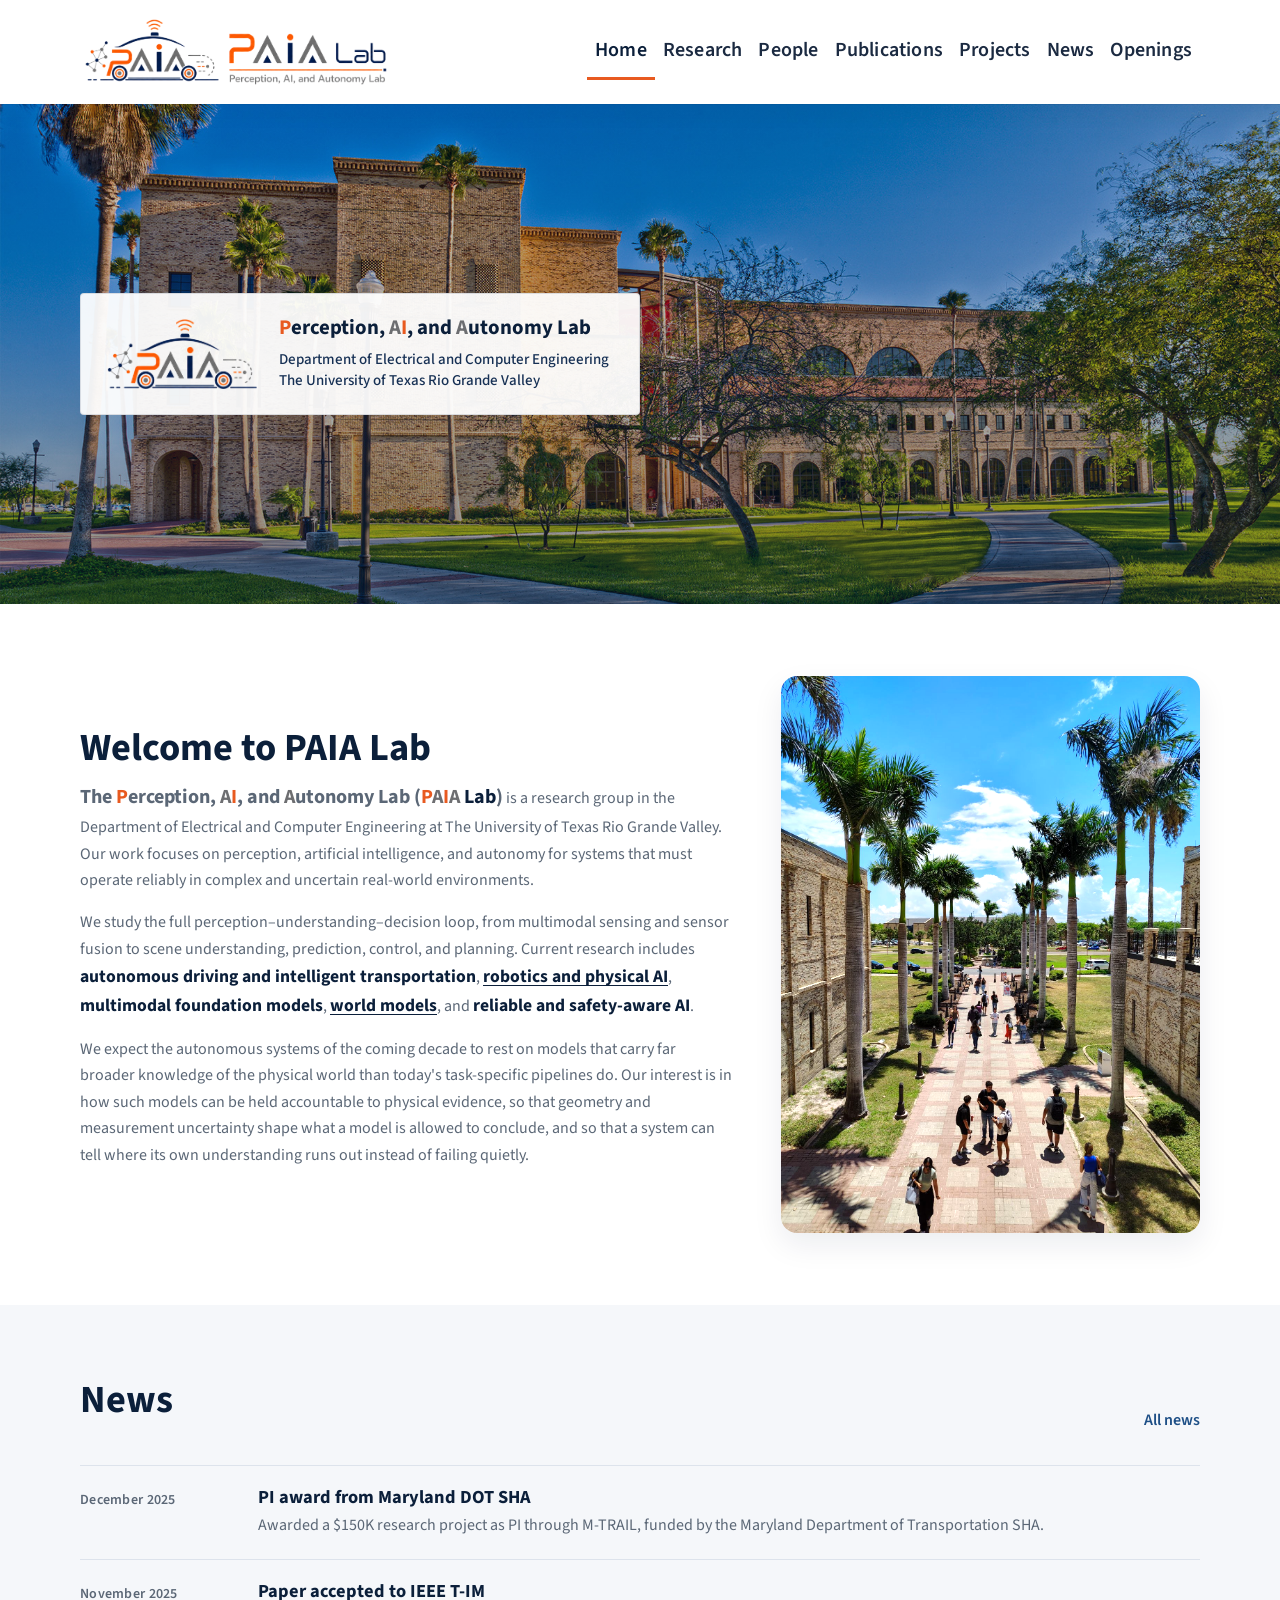
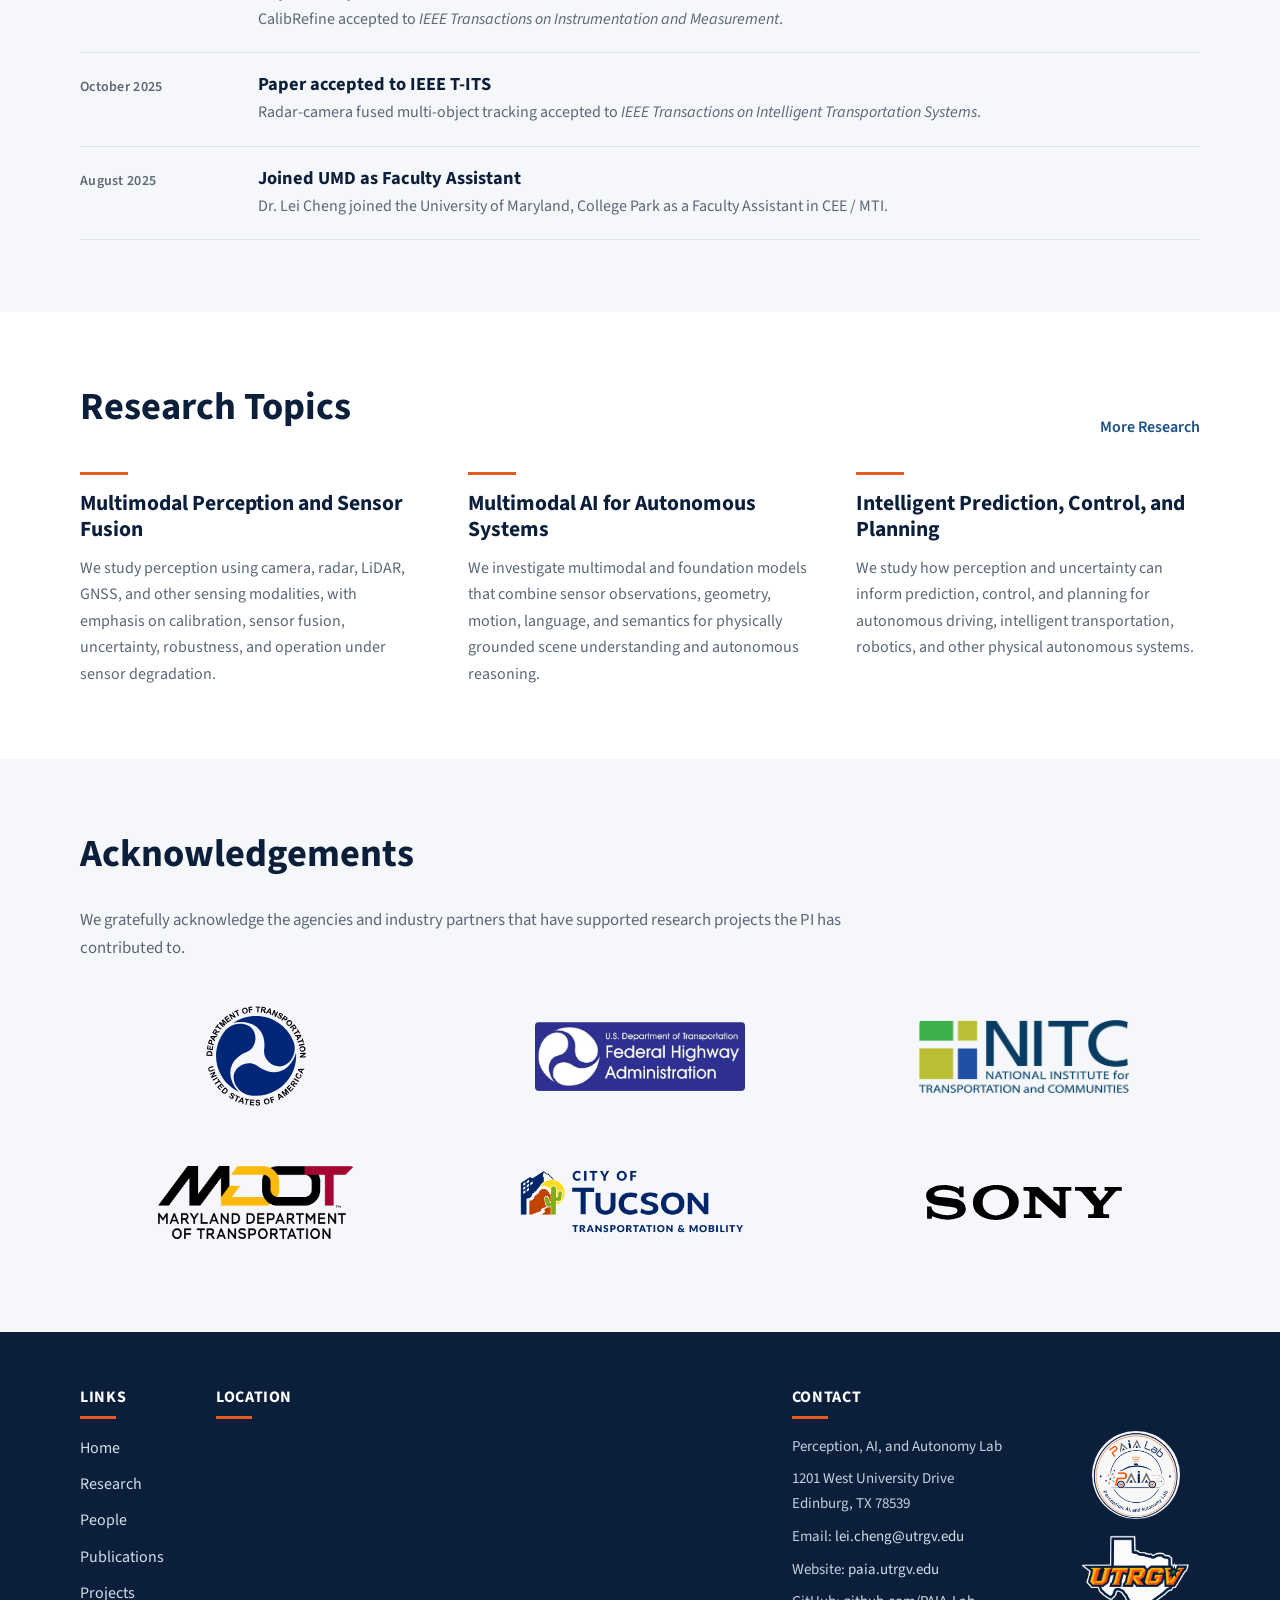
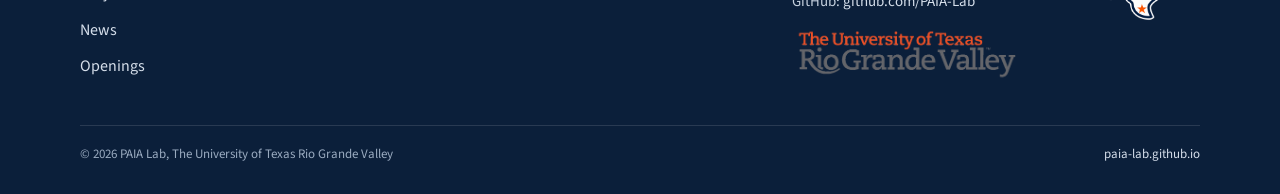
==== index.html @ 854a7c38 "Tighten site toward an academic look and fill in page content Layout and typography: - Share one con" ====
<!DOCTYPE html>
<html lang="en">
<head>
    <meta charset="utf-8">
    <meta name="viewport" content="width=device-width, initial-scale=1">
    <title>PAIA Lab | Perception, AI, and Autonomy Lab</title>
    <link rel="icon" type="image/png" sizes="16x16" href="images/brand/favicon-16.png">
    <link rel="icon" type="image/png" sizes="32x32" href="images/brand/favicon-32.png">
    <link rel="icon" type="image/png" sizes="48x48" href="images/brand/favicon-48.png">
    <link rel="apple-touch-icon" sizes="180x180" href="images/brand/apple-touch-icon.png">
    <link rel="stylesheet" href="https://stackpath.bootstrapcdn.com/bootstrap/4.4.1/css/bootstrap.min.css" integrity="sha384-Vkoo8x4CGsO3+Hhxv8T/Q5PaXtkKtu6ug5TOeNV6gBiFeWPGFN9MuhOf23Q9Ifjh" crossorigin="anonymous">
    <link rel="preconnect" href="https://fonts.googleapis.com">
    <link rel="preconnect" href="https://fonts.gstatic.com" crossorigin>
    <link href="https://fonts.googleapis.com/css2?family=Source+Sans+3:wght@400;500;600;700&family=Source+Serif+4:wght@500;600;700&display=swap" rel="stylesheet">
  <link rel="stylesheet" href="style/stylesheet.css">
    <link rel="stylesheet" href="style/navbar.css">
</head>
<body>
  <nav id="mi-navbar"></nav>

    <section class="hero" style="background-image: url('images/campus/utrgv-east.jpg');">
        <div class="hero-card">
            <img src="images/brand/PAIA_Lab_logo_Car-Nobg.png" alt="PAIA Lab">
            <div class="hero-id">
                <p class="hero-lab"><span class="acronym-p">P</span>erception, <span class="acronym-a">A</span><span class="acronym-i">I</span>, and <span class="acronym-a">A</span>utonomy Lab</p>
                <p class="hero-affil">Department of Electrical and Computer Engineering<br>The University of Texas Rio Grande Valley</p>
            </div>
        </div>
    </section>

    <section class="section section-alt">
        <div class="wrap welcome-grid">
            <div class="welcome-copy">
                <h2 class="section-title">Welcome to PAIA Lab</h2>
                <p><strong class="lab-fullname">The <span class="acronym-p">P</span>erception, <span class="acronym-a">A</span><span class="acronym-i">I</span>, and <span class="acronym-a">A</span>utonomy Lab (<span class="acronym-p">P</span><span class="acronym-a">A</span><span class="acronym-i">I</span><span class="acronym-a">A</span> <span class="acronym-lab">Lab</span>)</strong> is a research group in the Department of Electrical and Computer Engineering at The University of Texas Rio Grande Valley. Our work focuses on perception, artificial intelligence, and autonomy for systems that must operate reliably in complex and uncertain real-world environments.</p>
                <p>We study the full perception–understanding–decision loop, from multimodal sensing and sensor fusion to scene understanding, prediction, control, and planning. Current research includes <strong class="research-topic">autonomous driving and intelligent transportation</strong>, <strong class="research-topic">robotics and physical AI</strong>, <strong class="research-topic">multimodal foundation models</strong>, <strong class="research-topic">world models</strong>, and <strong class="research-topic">reliable and safety-aware AI</strong>.</p>
                <p>We expect the autonomous systems of the coming decade to rest on models that carry far broader knowledge of the physical world than today's task-specific pipelines do. Our interest is in how such models can be held accountable to physical evidence, so that geometry and measurement uncertainty shape what a model is allowed to conclude, and so that a system can tell where its own understanding runs out instead of failing quietly.</p>
            </div>
            <div class="welcome-photo">
                <img src="images/campus/utrgv-palms.jpg" alt="UTRGV Brownsville campus walkway">
          </div>
        </div>
    </section>

    <section class="section">
        <div class="wrap">
            <div class="section-head">
                <h2 class="section-title">News</h2>
                <a class="more-link" href="news.html">All news</a>
            </div>
            <div class="news-list">
                <article class="news-item">
                    <time datetime="2025-12">December 2025</time>
                    <h3>PI award from Maryland DOT SHA</h3>
                    <p>Awarded a $150K research project as PI through M-TRAIL, funded by the Maryland Department of Transportation SHA.</p>
                </article>
                <article class="news-item">
                    <time datetime="2025-11">November 2025</time>
                    <h3>Paper accepted to IEEE T-IM</h3>
                    <p>CalibRefine accepted to <em>IEEE Transactions on Instrumentation and Measurement</em>.</p>
                </article>
                <article class="news-item">
                    <time datetime="2025-10">October 2025</time>
                    <h3>Paper accepted to IEEE T-ITS</h3>
                    <p>Radar-camera fused multi-object tracking accepted to <em>IEEE Transactions on Intelligent Transportation Systems</em>.</p>
                </article>
                <article class="news-item">
                    <time datetime="2025-08">August 2025</time>
                    <h3>Joined UMD as Faculty Assistant</h3>
                    <p>Dr. Lei Cheng joined the University of Maryland, College Park as a Faculty Assistant in CEE / MTI.</p>
                </article>
          </div>
        </div>
    </section>

    <section class="section section-alt">
        <div class="wrap">
            <div class="section-head">
                <h2 class="section-title">Research Topics</h2>
                <a class="more-link" href="research.html">More Research</a>
            </div>
            <div class="topic-grid">
                <article class="topic-card">
                    <h3><a href="research.html#perception">Multimodal Perception and Sensor Fusion</a></h3>
                    <p>We study perception using camera, radar, LiDAR, GNSS, and other sensing modalities, with emphasis on calibration, sensor fusion, uncertainty, robustness, and operation under sensor degradation.</p>
                </article>
                <article class="topic-card">
                    <h3><a href="research.html#multimodal">Multimodal AI for Autonomous Systems</a></h3>
                    <p>We investigate multimodal and foundation models that combine sensor observations, geometry, motion, language, and semantics for physically grounded scene understanding and autonomous reasoning.</p>
                </article>
                <article class="topic-card">
                    <h3><a href="research.html#autonomy">Intelligent Prediction, Control, and Planning</a></h3>
                    <p>We study how perception and uncertainty can inform prediction, control, and planning for autonomous driving, intelligent transportation, robotics, and other physical autonomous systems.</p>
                </article>
          </div>
        </div>
    </section>

    <section class="section" id="acknowledgements">
        <div class="wrap">
            <div class="section-head">
                <h2 class="section-title">Acknowledgements</h2>
            </div>
            <p class="ack-note">We gratefully acknowledge the agencies and industry partners that have supported research projects the PI has contributed to.</p>
            <div class="ack-grid">
                <div class="ack-logo is-tall"><img src="images/funding/usdot.svg" alt="U.S. Department of Transportation"></div>
                <div class="ack-logo"><img src="images/funding/fhwa.jpg" alt="Federal Highway Administration"></div>
                <div class="ack-logo"><img src="images/funding/nitc.png" alt="National Institute for Transportation and Communities"></div>
                <div class="ack-logo is-wide"><img src="images/funding/mdot.png" alt="Maryland Department of Transportation"></div>
                <div class="ack-logo is-slim"><img src="images/funding/tucson-dot-wide.png" alt="City of Tucson Department of Transportation and Mobility"></div>
                <div class="ack-logo is-wide"><img src="images/funding/sony.svg" alt="Sony"></div>
            </div>
        </div>
    </section>

    <div id="site-footer"></div>

  <script type="text/javascript" src="static/navbar.js"></script>
    <script>showNavbar("home"); showFooter();</script>
    <script src="https://code.jquery.com/jquery-3.4.1.slim.min.js" integrity="sha384-J6qa4849blE2+poT4WnyKhv5vZF5SrPo0iEjwBvKU7imGFAV0wwj1yYfoRSJoZ+n" crossorigin="anonymous"></script>
    <script src="https://cdn.jsdelivr.net/npm/popper.js@1.16.0/dist/umd/popper.min.js" integrity="sha384-Q6E9RHvbIyZFJoft+2mJbHaEWldlvI9IOYy5n3zV9zzTtmI3UksdQRVvoxMfooAo" crossorigin="anonymous"></script>
    <script src="https://stackpath.bootstrapcdn.com/bootstrap/4.4.1/js/bootstrap.min.js" integrity="sha384-wfSDF2E50Y2D1uUdj0O3uMBJnjuUD4Ih7YwaYd1iqfktj0Uod8GCExl3Og8ifwB6" crossorigin="anonymous"></script>
</body>
</html>
---- style/stylesheet.css ----
/* PAIA Lab site styles */

:root {
    --navy: #0b1f3a;
    --navy-soft: #163054;
    --ink: #1b2430;
    --muted: #5b6776;
    --line: #dde3ec;
    --paper: #ffffff;
    --fog: #f5f7fa;
    --mist: #eef2f6;
    --orange: #e85a20;
    --orange-dark: #c94a16;
    --shadow: 0 12px 30px rgba(11, 31, 58, 0.08);
    /* One content measure for the whole site. Full-bleed bands (navbar, page
       hero, footer) use --gutter so their content shares the .wrap left edge. */
    --measure: 1120px;
    --gutter: max(5%, calc((100% - var(--measure)) / 2));
}

* {
    margin: 0;
    padding: 0;
    box-sizing: border-box;
}

body {
    background: var(--fog);
    color: var(--ink);
    font-family: "Source Sans 3", "Segoe UI", sans-serif;
    line-height: 1.65;
}

h1, h2, h3, .display-4, .section-title {
    font-family: "Source Sans 3", "Segoe UI", sans-serif;
    font-weight: 700;
    color: var(--navy);
}

a {
    color: #1d4f86;
}

a:hover {
    color: var(--orange);
}

.page {
    padding-top: 104px;
}

.page-hero,
.pg-title {
    background: var(--paper);
    border-bottom: 1px solid var(--line);
    padding: 48px var(--gutter) 36px;
}

.page-hero h1,
.pg-title h1,
.pg-title h2,
.section-title {
    font-size: clamp(2rem, 3vw, 2.7rem);
    font-weight: 700;
    margin-bottom: 10px;
}

.page-kicker {
    display: none;
}

.lead {
    color: var(--muted);
    font-size: 1.08rem;
    max-width: 760px;
}

.wrap {
    width: min(var(--measure), 90%);
    margin: 0 auto;
}

.section {
    padding: 72px 0;
}

.section-alt {
    background: var(--paper);
}

.section-head {
    display: flex;
    justify-content: space-between;
    align-items: end;
    gap: 16px;
    margin-bottom: 32px;
}

.more-link {
    font-weight: 600;
    color: #1d4f86;
    white-space: nowrap;
}

.more-link:hover {
    color: var(--navy);
}

/* Home hero */
.hero {
    position: relative;
    /* Fixed cap rather than vh, so the banner does not grow on large monitors */
    min-height: clamp(360px, 42vw, 500px);
    display: flex;
    align-items: center;
    justify-content: flex-start;
    padding: 0 var(--gutter);
    background: #0b1f3a center/cover no-repeat;
    margin-top: 104px;
}

.hero::before {
    content: "";
    position: absolute;
    inset: 0;
    background: linear-gradient(180deg, rgba(11, 31, 58, 0.22) 0%, rgba(11, 31, 58, 0.46) 100%);
}

.hero-card {
    position: relative;
    z-index: 1;
    display: flex;
    align-items: center;
    gap: 22px;
    width: min(560px, 100%);
    background: rgba(255, 255, 255, 0.94);
    border: 1px solid rgba(11, 31, 58, 0.12);
    border-radius: 4px;
    padding: 22px 26px;
}

/* The mark only. The navbar carries the full horizontal lockup. */
.hero-card img {
    width: 150px;
    height: auto;
    flex-shrink: 0;
}

.hero-lab {
    margin: 0 0 8px;
    font-size: 1.3rem;
    font-weight: 700;
    line-height: 1.2;
    color: var(--navy);
}

.hero-affil {
    margin: 0;
    font-size: 15px;
    font-weight: 500;
    line-height: 1.45;
    color: var(--navy-soft);
}

/* Welcome */
.welcome-grid {
    display: grid;
    grid-template-columns: 1.4fr 0.9fr;
    gap: 48px;
    align-items: center;
}

.welcome-copy p {
    color: var(--muted);
    margin-bottom: 16px;
}

.lab-fullname,
.acronym-p,
.acronym-a,
.acronym-i,
.acronym-lab {
    font-weight: 700;
}

.lab-fullname {
    font-size: 1.25em;
}

.research-topic {
    font-size: 1.1em;
    font-weight: 700;
    color: var(--navy);
}

/* Underline every other topic so adjacent ones stay visually separate */
.research-topic:nth-of-type(even) {
    text-decoration: underline;
    text-decoration-thickness: 1px;
    text-underline-offset: 3px;
}

.acronym-p,
.acronym-i {
    color: var(--orange);
}

.acronym-a {
    color: #6d6e71;
}

.acronym-lab {
    color: var(--navy);
}

.welcome-photo {
    border-radius: 16px;
    overflow: hidden;
    box-shadow: var(--shadow);
}

.welcome-photo img {
    width: 100%;
    height: 100%;
    object-fit: cover;
    min-height: 280px;
    filter: brightness(1.14) contrast(1.04);
}

/* News */
.news-list {
    display: grid;
    gap: 0;
}

.news-item {
    display: grid;
    grid-template-columns: 150px 1fr;
    column-gap: 28px;
    padding: 20px 0;
    border-bottom: 1px solid var(--line);
}

.news-item:first-child {
    border-top: 1px solid var(--line);
}

.news-item time,
.news-date {
    grid-column: 1;
    grid-row: 1 / span 2;
    padding-top: 3px;
    color: var(--muted);
    font-size: 14px;
    font-weight: 600;
    letter-spacing: 0.02em;
}

.news-item h3 {
    grid-column: 2;
    grid-row: 1;
    font-size: 1.15rem;
    margin-bottom: 4px;
}

.news-item p {
    grid-column: 2;
    grid-row: 2;
    margin: 0;
    color: var(--muted);
}

.news-page .news-item {
    padding: 24px 0;
}

/* Research topics */
.topic-grid {
    display: grid;
    grid-template-columns: repeat(3, 1fr);
    gap: 44px;
}

.topic-card {
    padding: 0;
}

.topic-card::before {
    content: "";
    display: block;
    width: 48px;
    height: 3px;
    background: var(--orange);
    margin-bottom: 16px;
}

.topic-num {
    display: none;
}

.topic-card h3 {
    font-size: 1.35rem;
    margin: 0 0 12px;
}

.topic-card h3 a {
    color: var(--navy);
}

.topic-card h3 a:hover {
    color: #1d4f86;
}

.topic-card p {
    color: var(--muted);
    margin-bottom: 0;
}

/* Acknowledgements */
.ack-note {
    color: var(--muted);
    font-size: 1.05rem;
    max-width: 780px;
    margin: -12px 0 34px;
}

.ack-grid {
    display: grid;
    grid-template-columns: repeat(3, 1fr);
    gap: 28px 32px;
    align-items: center;
}

.ack-logo {
    display: flex;
    align-items: center;
    justify-content: center;
    padding: 10px;
    min-height: 116px;
    min-width: 0;
}

.ack-logo img {
    max-height: 86px;
    max-width: 210px;
    width: auto;
    height: auto;
    object-fit: contain;
    border-radius: 4px;
}

.ack-logo.is-tall img {
    max-height: 100px;
}

.ack-logo.is-wide img {
    max-width: 196px;
}

.ack-logo.is-slim img {
    max-width: 240px;
}

.research-block {
    background: var(--paper);
    border: 1px solid var(--line);
    border-radius: 14px;
    padding: 32px 34px;
    margin-bottom: 24px;
}

.research-block h2 {
    font-size: 1.7rem;
    margin-bottom: 14px;
}

.research-block p {
    color: var(--muted);
    margin-bottom: 14px;
}

.related-list {
    margin: 12px 0 0 18px;
    color: var(--ink);
}

.related-list li {
    margin-bottom: 8px;
}

.topic-scope {
    background: var(--paper);
    border: 1px solid var(--line);
    border-radius: 14px;
    padding: 30px 34px 26px;
    margin: 8px 0 28px;
    box-shadow: var(--shadow);
}

.topic-scope-title {
    font-size: 1.7rem;
    margin-bottom: 6px;
}

.topic-scope-intro {
    color: var(--muted);
    margin-bottom: 18px;
}

.topic-list {
    display: grid;
    grid-template-columns: 1fr 1fr;
    grid-template-rows: repeat(4, auto);
    grid-auto-flow: column;
    gap: 10px 40px;
    margin: 0;
    padding: 0;
    list-style: none;
    color: var(--ink);
}

.topic-list li {
    position: relative;
    padding-left: 20px;
    break-inside: avoid;
}

.topic-list li::before {
    content: "";
    position: absolute;
    left: 0;
    top: 0.62em;
    width: 7px;
    height: 7px;
    border-radius: 50%;
    background: var(--orange);
}

.topic-chips {
    display: flex;
    flex-wrap: wrap;
    gap: 8px;
    margin-top: 24px;
    padding-top: 22px;
    border-top: 1px solid var(--line);
}

.topic-chips span {
    display: inline-block;
    border: 1px solid var(--line);
    border-radius: 999px;
    padding: 6px 14px;
    font-size: 14px;
    font-weight: 600;
    color: var(--navy);
    background: var(--mist);
}

.research-bridge {
    border-left: 3px solid var(--orange);
    padding: 2px 0 2px 22px;
    margin: 30px 0 34px;
}

.research-bridge p {
    color: var(--muted);
    font-size: 1.08rem;
    margin-bottom: 12px;
}

.research-bridge p:last-child {
    margin-bottom: 0;
    color: var(--navy);
    font-weight: 600;
}

.overview-figure {
    margin: 28px 0 8px;
    text-align: center;
}

.overview-figure img {
    max-width: 100%;
    border-radius: 12px;
    border: 1px solid var(--line);
}

/* People */
.people-section {
    margin-bottom: 52px;
}

.people-section:last-child {
    margin-bottom: 0;
}

.people-section > h2 {
    font-size: 1.4rem;
    padding-bottom: 10px;
    border-bottom: 1px solid var(--line);
    margin-bottom: 28px;
}

.pi-row {
    display: grid;
    grid-template-columns: 240px 1fr;
    gap: 32px;
    align-items: start;
}

.people-grid {
    display: grid;
    grid-template-columns: repeat(auto-fill, minmax(190px, 1fr));
    gap: 34px 28px;
}

.person {
    min-width: 0;
}

.person .photo-frame {
    margin-bottom: 14px;
}

.person h3 {
    font-size: 1.05rem;
    margin-bottom: 2px;
}

.person .person-role {
    font-size: 14px;
    margin-bottom: 6px;
}

.person p {
    color: var(--muted);
    font-size: 14px;
    margin: 0;
}

.photo-frame {
    width: 100%;
    aspect-ratio: 1;
    background: var(--mist);
    border: 1px solid var(--line);
    border-radius: 12px;
    overflow: hidden;
    display: flex;
    align-items: center;
    justify-content: center;
}

.photo-frame img {
    width: 100%;
    height: 100%;
    object-fit: cover;
}

.pi-row .photo-frame {
    aspect-ratio: auto;
    background: transparent;
    border: 0;
}

.pi-row .photo-frame img {
    width: 100%;
    height: auto;
    object-fit: contain;
    display: block;
    border-radius: 12px;
}

.pi-row .person-copy h3 {
    font-size: 1.5rem;
    margin-bottom: 4px;
}

.photo-placeholder {
    color: #8a96a6;
    text-align: center;
    padding: 16px;
    font-size: 14px;
    font-weight: 600;
}

.person-copy h3 {
    margin-bottom: 4px;
}

.person-role {
    color: var(--muted);
    font-weight: 600;
    margin-bottom: 12px;
}

.person-copy p,
.person-meta {
    color: var(--muted);
}

.person-meta {
    margin: 10px 0 0;
    font-size: 15px;
}

/* Publications */
.pub-year {
    margin: 36px 0 16px;
    padding-bottom: 8px;
    border-bottom: 2px solid var(--navy);
    font-size: 1.4rem;
}

.pub-list {
    list-style: none;
    counter-reset: pub;
}

.pub-list li {
    counter-increment: pub;
    padding: 16px 0 16px 42px;
    border-bottom: 1px solid var(--line);
    position: relative;
    color: var(--ink);
}

.pub-list li::before {
    content: counter(pub) ".";
    position: absolute;
    left: 0;
    top: 16px;
    color: var(--navy);
    font-weight: 700;
}

.pub-list em {
    color: var(--muted);
}

.pub-links {
    display: block;
    margin-top: 6px;
    font-size: 14px;
    color: var(--muted);
}

.pub-links a {
    font-weight: 600;
}

.scholar-link {
    display: inline-block;
    margin-top: 8px;
    font-weight: 700;
}

/* Projects */
.project-list {
    display: grid;
    gap: 24px;
}

.project-card {
    display: flex;
    gap: 22px;
    align-items: flex-start;
    background: var(--paper);
    border: 1px solid var(--line);
    border-radius: 16px;
    padding: 22px;
    box-shadow: var(--shadow);
}

.project-thumb {
    flex: 0 0 360px;
}

.project-body {
    flex: 1;
    min-width: 0;
}

/* Media keeps its natural aspect ratio — never cropped */
.media-auto {
    width: 100%;
    overflow: hidden;
    border-radius: 8px;
    box-shadow: 0 2px 6px rgba(11, 31, 58, .12);
}

.media-auto img {
    width: 100%;
    height: auto;
    display: block;
}

.project-system {
    color: var(--muted);
    margin-bottom: 4px;
}

.project-title {
    margin: 0 0 4px;
    font-size: 1.25rem;
    line-height: 1.3;
}

.project-conf {
    margin: 2px 0 6px;
    color: var(--muted);
}

.project-authors {
    margin: 4px 0 6px;
    color: var(--muted);
}

.project-links {
    margin: 4px 0 8px;
}

.project-links a {
    font-weight: 700;
}

.project-abs summary {
    cursor: pointer;
    margin: 6px 0;
    color: var(--navy);
    font-weight: 600;
    list-style: none;
}

.project-abs summary::marker,
.project-abs summary::-webkit-details-marker {
    display: none;
    content: "";
}

.project-abs summary::after {
    content: " \2304";
    font-weight: 600;
    color: #9aa3b0;
}

.project-abs[open] summary::after {
    content: " \2303";
}

.project-abs p {
    margin: 6px 0 0;
    color: var(--muted);
}

/* Openings */
.opening-panel {
    background: var(--paper);
    border: 1px solid var(--line);
    border-radius: 16px;
    padding: 36px;
    box-shadow: var(--shadow);
}

.opening-panel .topic-list {
    margin: 12px 0 20px;
}

.btn-paia {
    display: inline-block;
    background: var(--orange);
    color: #fff;
    font-weight: 700;
    border: none;
    border-radius: 8px;
    padding: 10px 18px;
}

.btn-paia:hover {
    background: var(--orange-dark);
    color: #fff;
    text-decoration: none;
}

@media only screen and (max-width: 900px) {
    .page {
        padding-top: 92px;
    }

    .hero {
        min-height: 320px;
        margin-top: 92px;
    }

    .welcome-grid,
    .topic-grid,
    .pi-row {
        grid-template-columns: 1fr;
    }

    .pi-row .photo-frame {
        max-width: 220px;
    }

    .topic-grid {
        gap: 28px;
    }

    .topic-list {
        grid-template-columns: 1fr;
        grid-template-rows: none;
        grid-auto-flow: row;
    }

    .project-card {
        flex-direction: column;
    }

    .project-thumb {
        flex-basis: auto;
        width: 100%;
    }

    .news-item {
        grid-template-columns: 1fr;
    }

    .news-item time,
    .news-date,
    .news-item h3,
    .news-item p {
        grid-column: 1;
        grid-row: auto;
    }

    .news-item time,
    .news-date {
        padding-top: 0;
        margin-bottom: 4px;
    }

    .ack-grid {
        grid-template-columns: repeat(2, 1fr);
        gap: 20px 16px;
    }

    .ack-logo {
        min-height: 104px;
        padding: 8px;
    }

    .ack-logo img,
    .ack-logo.is-tall img,
    .ack-logo.is-wide img,
    .ack-logo.is-slim img {
        max-height: 62px;
        max-width: 100%;
    }

    .section {
        padding: 52px 0;
    }
}

/* Side by side, the mark leaves too little room for the caption to set well */
@media only screen and (max-width: 620px) {
    .hero-card {
        flex-direction: column;
        align-items: flex-start;
        gap: 12px;
        padding: 18px 20px;
    }

    .hero-card img {
        width: 128px;
    }
}
---- style/navbar.css ----
/* PAIA Lab navigation and footer */

.navbar {
    background-color: #ffffff;
    z-index: 20;
    min-height: 104px;
    padding: 0.5rem var(--gutter);
    box-shadow: 0 1px 0 rgba(15, 31, 58, 0.08), 0 8px 24px rgba(15, 31, 58, 0.04);
}

.navbar-brand {
    margin-right: 1.5rem;
}

.navbar-brand img {
    height: 76px;
    width: auto;
    max-width: 340px;
    object-fit: contain;
}

.navbar-toggler {
    border: 1px solid #d7dde6;
    padding: 6px 8px;
}

.menu-bars,
.menu-bars::before,
.menu-bars::after {
    display: block;
    width: 20px;
    height: 2px;
    background: #0b1f3a;
    border-radius: 2px;
}

.menu-bars {
    position: relative;
}

.menu-bars::before,
.menu-bars::after {
    content: "";
    position: absolute;
    left: 0;
}

.menu-bars::before {
    top: -6px;
}

.menu-bars::after {
    top: 6px;
}

.navbar-collapse {
    justify-content: flex-end;
    background: #ffffff;
}

.navbar-nav {
    align-items: center;
}

.nav-item {
    width: auto;
}

.navbar a.nav-link {
    color: #1b2a41;
    font-size: 20px;
    font-weight: 600;
    letter-spacing: 0.01em;
    padding: 0.6rem 0.9rem;
    border-bottom: 3px solid transparent;
}

.navbar a.nav-link:hover,
.navbar a.nav-link#current {
    color: #0b1f3a;
    border-bottom-color: #e85a20;
}

.site-footer {
    background: #0b1f3a;
    color: #e8edf4;
    padding: 56px var(--gutter) 28px;
}

.site-footer h4 {
    color: #ffffff;
    font-size: 16px;
    font-weight: 700;
    letter-spacing: 0.04em;
    text-transform: uppercase;
    margin-bottom: 16px;
}

.site-footer h4::after {
    content: "";
    display: block;
    width: 36px;
    height: 3px;
    margin-top: 8px;
    background: #e85a20;
}

.footer-grid {
    display: grid;
    grid-template-columns: max-content minmax(0, 1fr) max-content auto;
    column-gap: 52px;
    row-gap: 20px;
    align-items: start;
}

.footer-brand {
    display: flex;
    flex-direction: column;
    align-items: center;
    gap: 16px;
    /* Sit below the column headings without hanging past the Contact text */
    align-self: center;
    margin-bottom: 24px;
}

.footer-links {
    justify-self: start;
    white-space: nowrap;
}

.footer-location {
    min-width: 0;
}

.footer-contact {
    justify-self: end;
}

.footer-seal {
    height: 88px;
    width: auto;
    background: #fff;
    border-radius: 50%;
}

.footer-logomap {
    height: 86px;
    width: auto;
}

.footer-github-block {
    width: 14.2em;
    max-width: 100%;
}

.footer-github-block p {
    white-space: nowrap;
}

.footer-wordmark-link {
    display: block;
    margin-top: 10px;
    border-bottom: none;
}

.footer-wordmark-link:hover {
    border-bottom: none;
}

.footer-utrgv {
    display: block;
    width: 100%;
    height: auto;
}

.site-footer a {
    color: #d5deea;
    border-bottom: 1px solid transparent;
}

.site-footer a:hover {
    color: #ffffff;
    text-decoration: none;
    border-bottom-color: #e85a20;
}

.site-footer ul {
    list-style: none;
    margin: 0;
    padding: 0;
}

.site-footer li {
    margin-bottom: 10px;
}

.site-footer p {
    margin-bottom: 8px;
    color: #c5d0de;
    font-size: 15px;
}

.footer-map {
    width: 100%;
    min-height: 215px;
    /* Nudge down so the map's top edge meets the cap height of the first
       Links entry rather than its line box */
    margin-top: 8px;
    border: 0;
    border-radius: 8px;
}

.footer-bottom {
    margin-top: 36px;
    padding-top: 18px;
    border-top: 1px solid rgba(255, 255, 255, 0.12);
    display: flex;
    justify-content: space-between;
    gap: 16px;
    flex-wrap: wrap;
    color: #9aabc0;
    font-size: 13px;
}

@media only screen and (max-width: 1200px) {
    .footer-grid {
        gap: 24px;
    }

    .footer-seal {
        height: 100px;
    }

    .footer-logomap {
        height: 78px;
    }
}

@media only screen and (max-width: 991px) {
    .navbar-collapse {
        width: 100%;
        margin-top: 8px;
        padding: 8px 4px 16px;
        border-top: 1px solid #dde3ec;
    }
}

@media only screen and (max-width: 900px) {
    .navbar {
        min-height: 92px;
    }

    .navbar-brand img {
        height: 64px;
        max-width: 260px;
    }

    .navbar-nav {
        align-items: flex-start;
        padding: 12px 0 18px;
        width: 100%;
    }

    .navbar a.nav-link {
        font-size: 19px;
        padding: 10px 0;
    }

    .footer-grid {
        grid-template-columns: 1fr;
        gap: 28px;
    }

    .footer-links,
    .footer-contact,
    .footer-location {
        justify-self: start;
        width: 100%;
    }

    .footer-brand {
        flex-direction: row;
        align-items: center;
        justify-content: flex-start;
        gap: 24px;
        align-self: start;
        margin-bottom: 0;
    }

    .footer-seal {
        height: 78px;
    }

    .footer-logomap {
        height: 76px;
    }
}
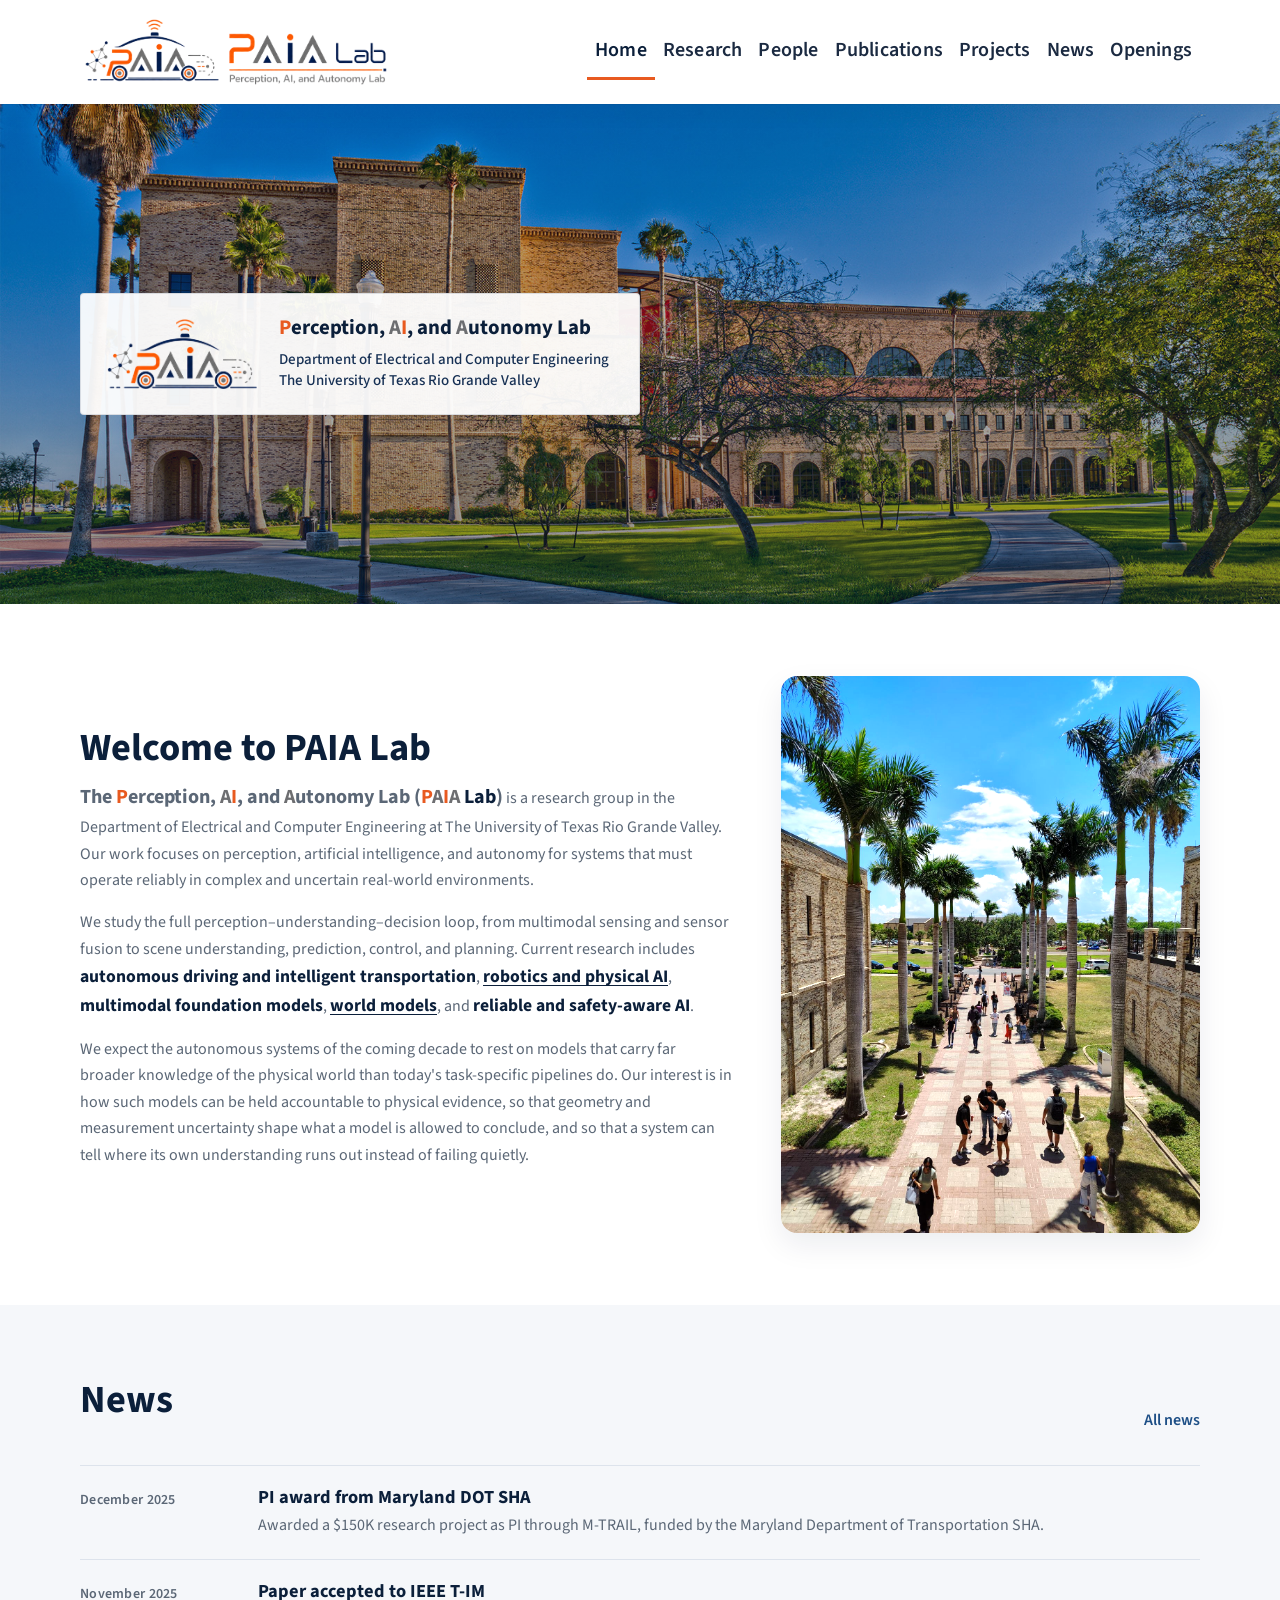
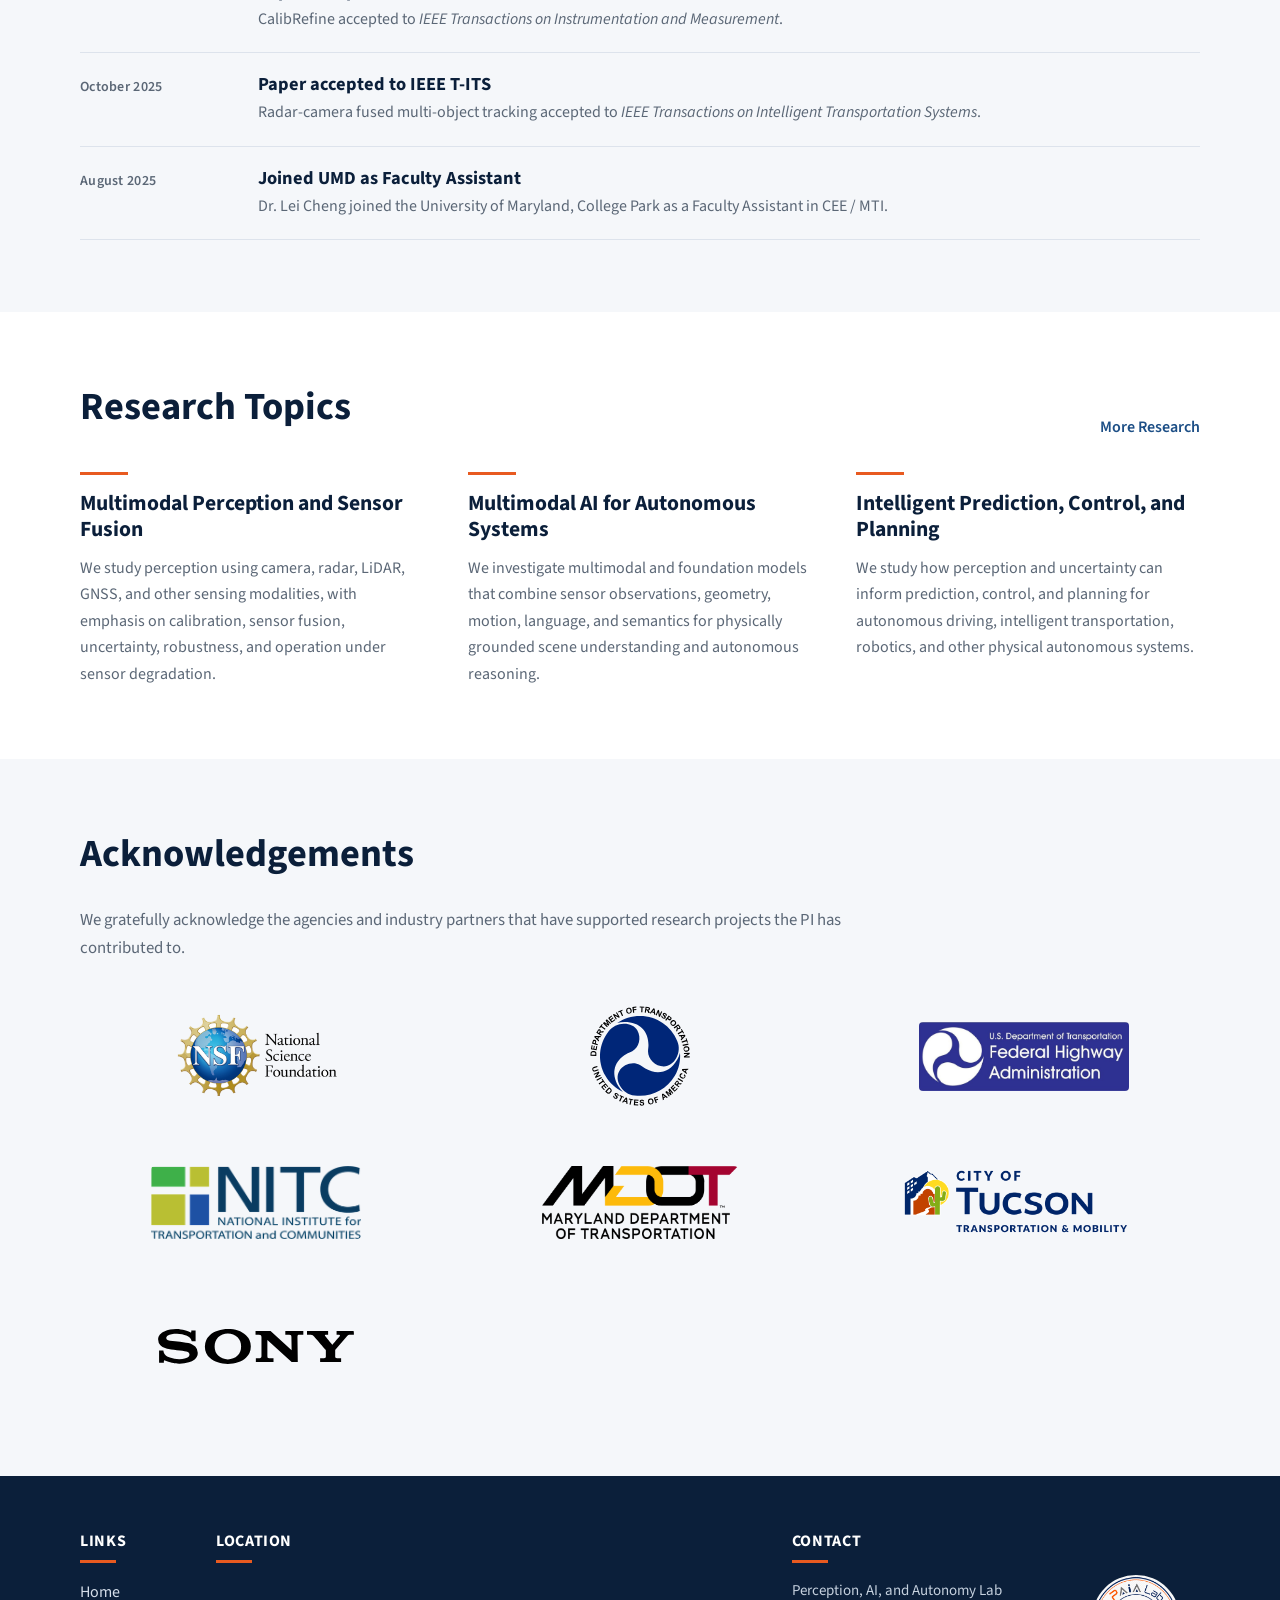
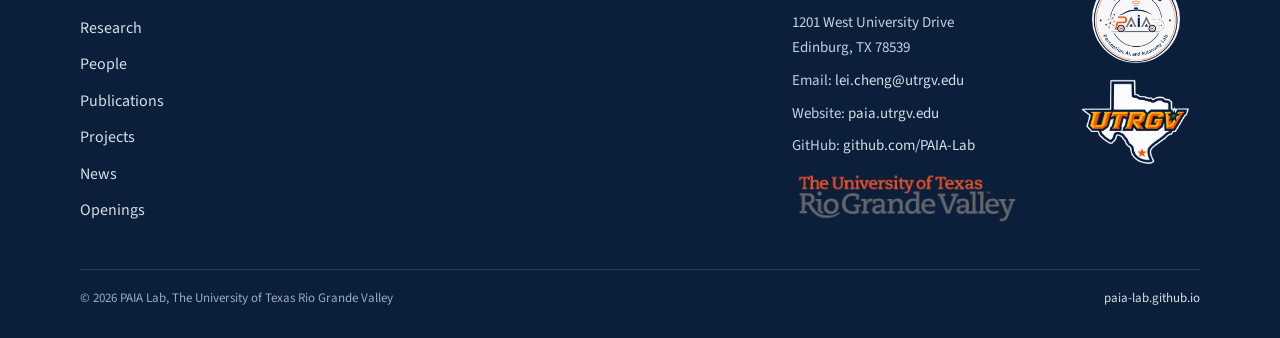
==== commit 1131e10b: "Acknowledge NSF in the funding logo grid Use the horizontal lockup with the agency name, matching ev" ====
--- a/index.html
+++ b/index.html
@@ -103,6 +103,7 @@
             </div>
             <p class="ack-note">We gratefully acknowledge the agencies and industry partners that have supported research projects the PI has contributed to.</p>
             <div class="ack-grid">
+                <div class="ack-logo"><img src="images/funding/nsf-wordmark.png" alt="National Science Foundation"></div>
                 <div class="ack-logo is-tall"><img src="images/funding/usdot.svg" alt="U.S. Department of Transportation"></div>
                 <div class="ack-logo"><img src="images/funding/fhwa.jpg" alt="Federal Highway Administration"></div>
                 <div class="ack-logo"><img src="images/funding/nitc.png" alt="National Institute for Transportation and Communities"></div>
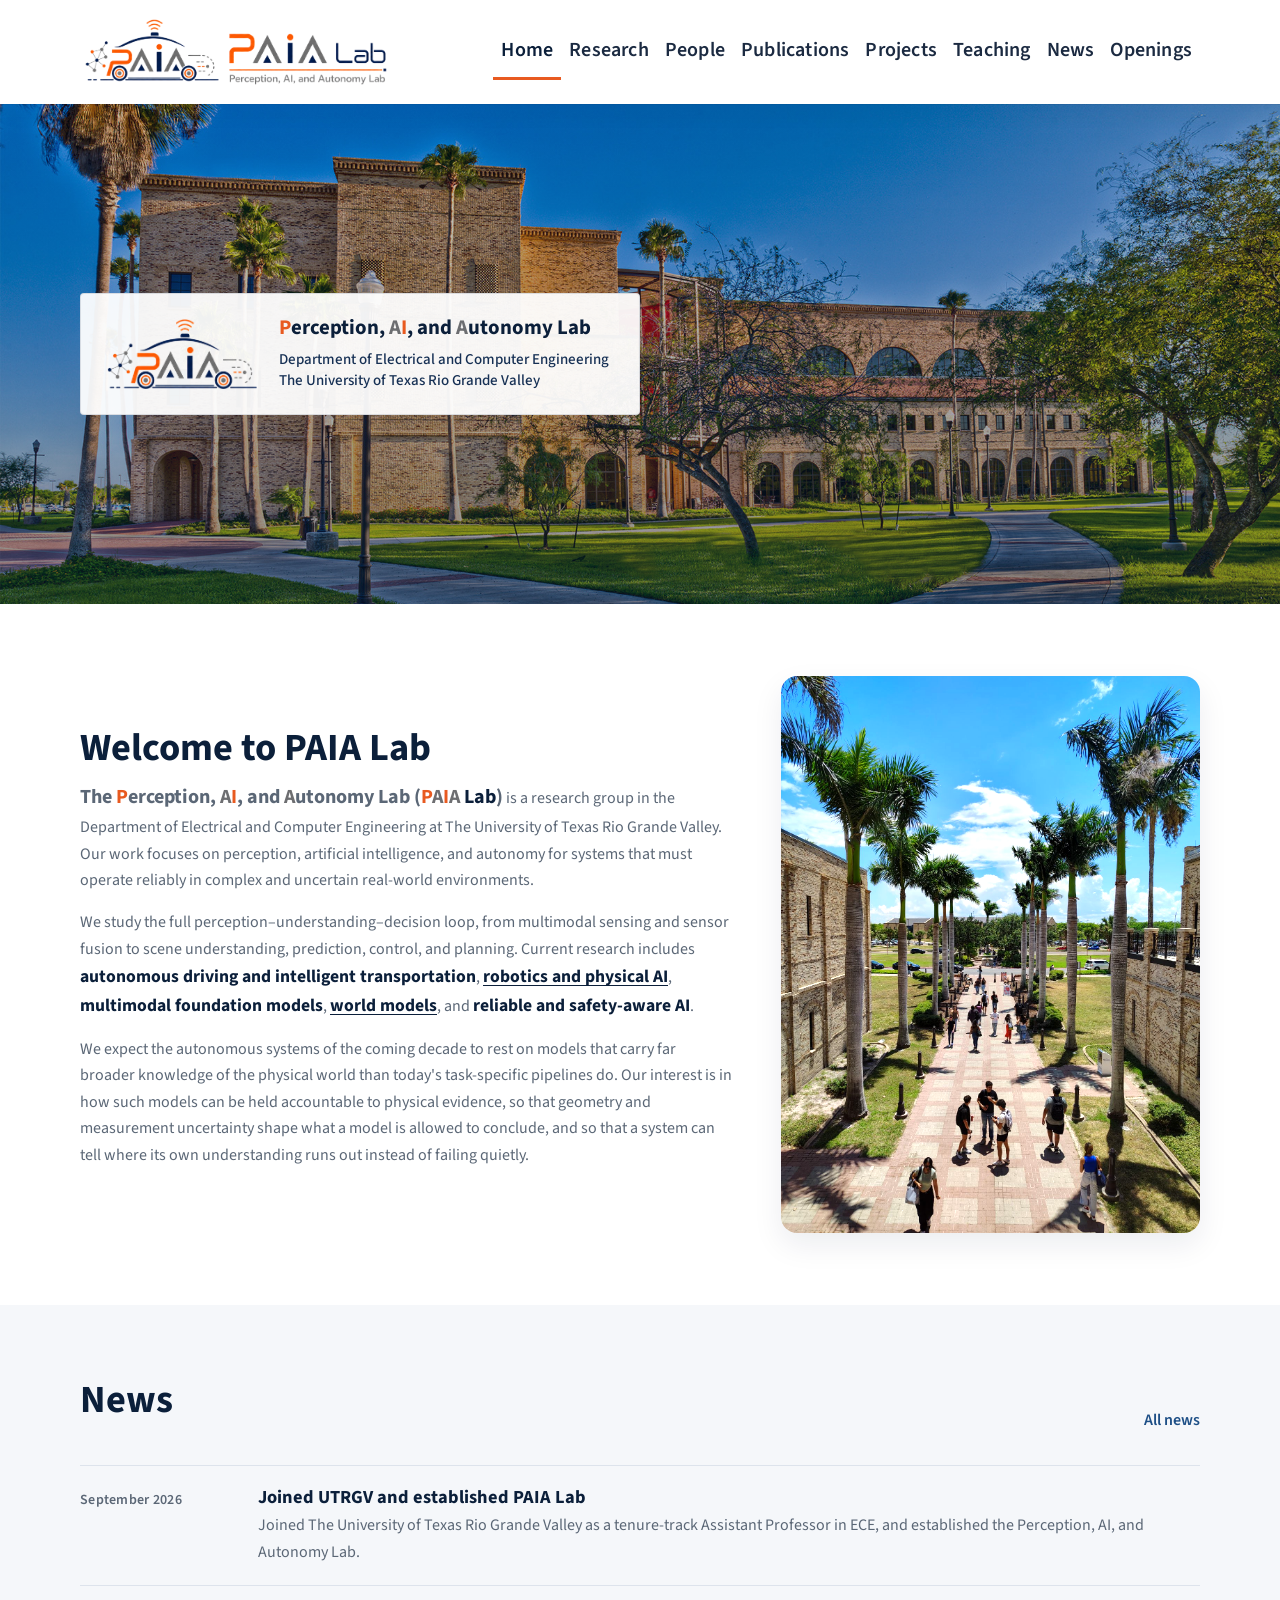
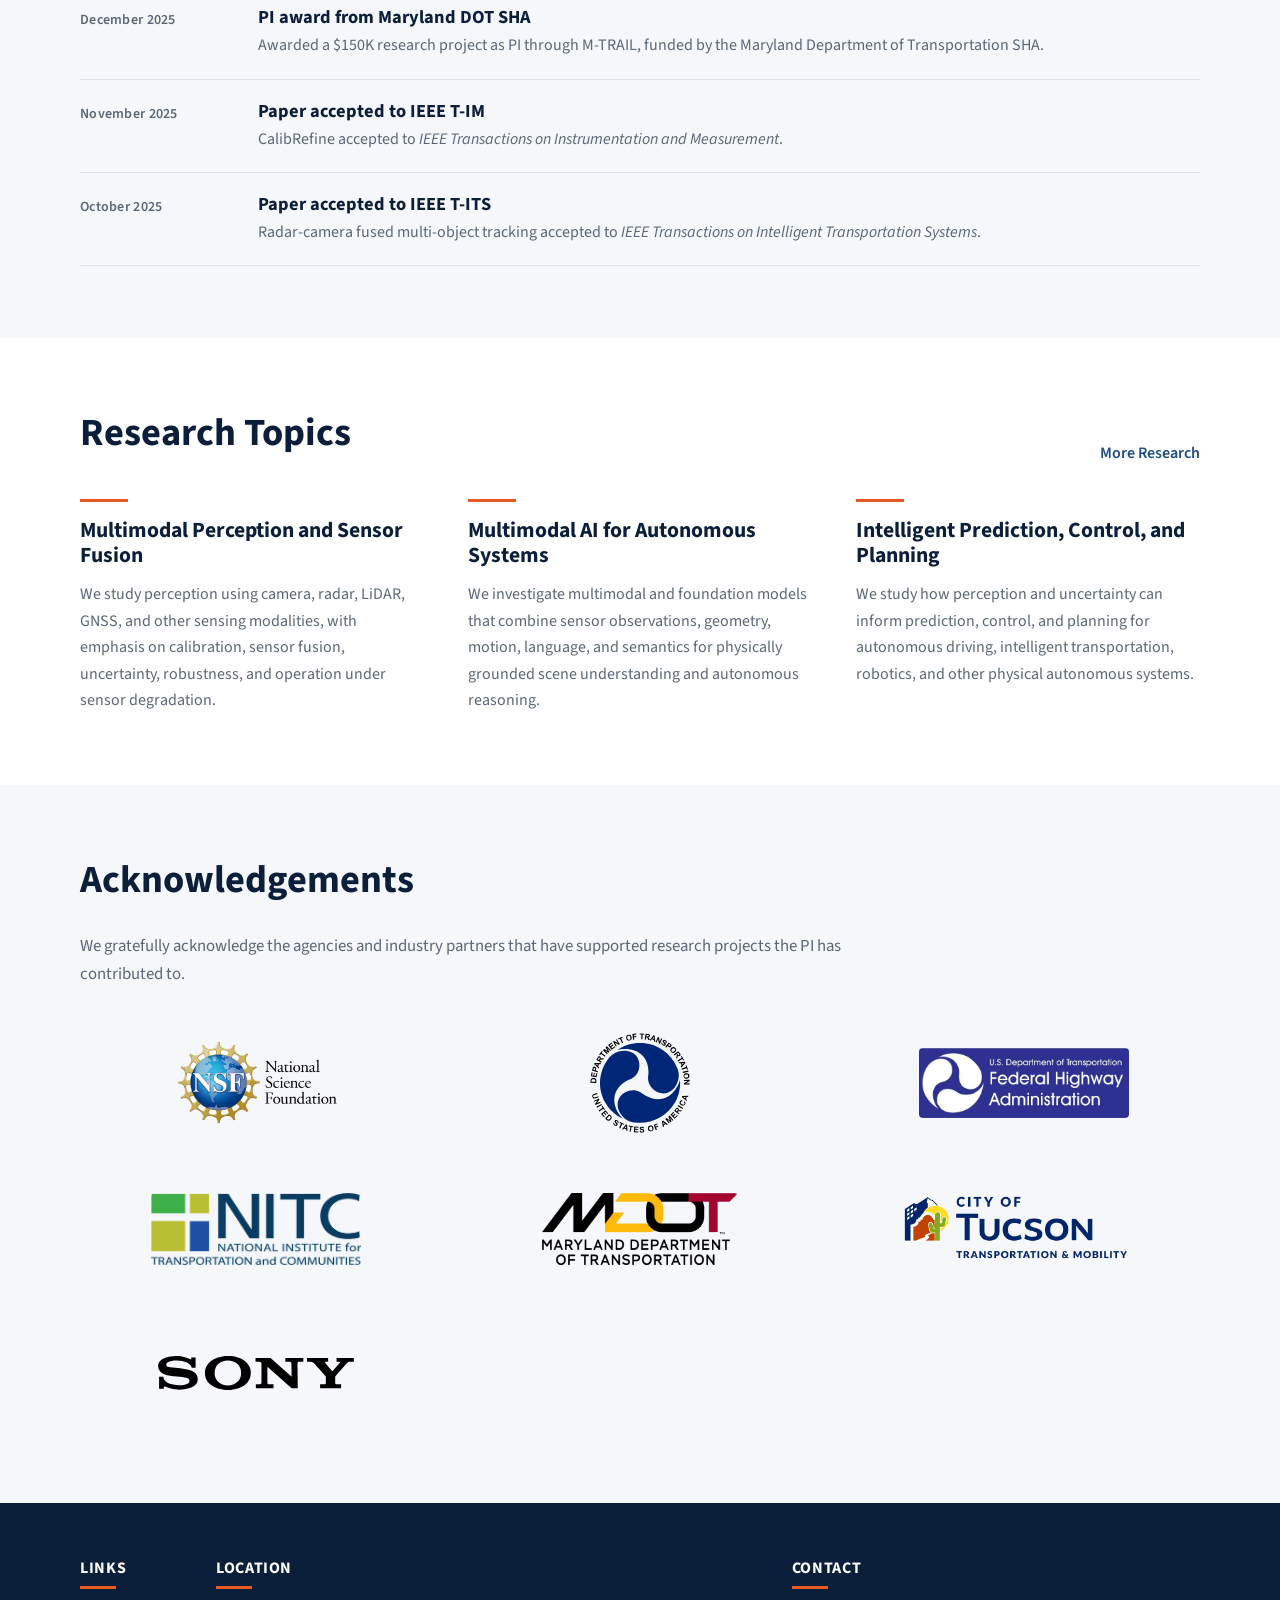
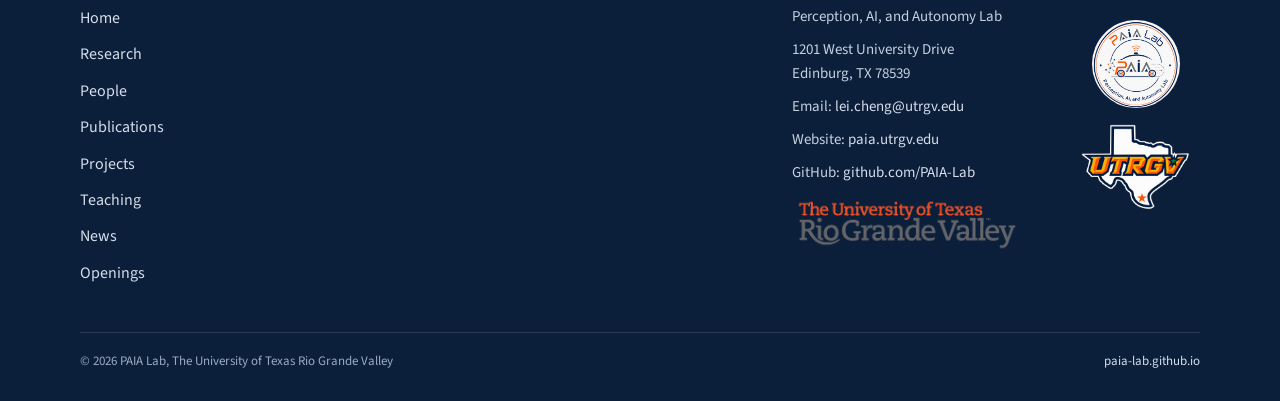
==== commit 181a0466: "Add Brian Ruiz and announce joining UTRGV Rename the undergraduate section to Undergraduate Students" ====
--- a/index.html
+++ b/index.html
@@ -50,6 +50,11 @@
             </div>
             <div class="news-list">
                 <article class="news-item">
+                    <time datetime="2026-09">September 2026</time>
+                    <h3>Joined UTRGV and established PAIA Lab</h3>
+                    <p>Joined The University of Texas Rio Grande Valley as a tenure-track Assistant Professor in ECE, and established the Perception, AI, and Autonomy Lab.</p>
+                </article>
+                <article class="news-item">
                     <time datetime="2025-12">December 2025</time>
                     <h3>PI award from Maryland DOT SHA</h3>
                     <p>Awarded a $150K research project as PI through M-TRAIL, funded by the Maryland Department of Transportation SHA.</p>
@@ -63,11 +68,6 @@
                     <time datetime="2025-10">October 2025</time>
                     <h3>Paper accepted to IEEE T-ITS</h3>
                     <p>Radar-camera fused multi-object tracking accepted to <em>IEEE Transactions on Intelligent Transportation Systems</em>.</p>
-                </article>
-                <article class="news-item">
-                    <time datetime="2025-08">August 2025</time>
-                    <h3>Joined UMD as Faculty Assistant</h3>
-                    <p>Dr. Lei Cheng joined the University of Maryland, College Park as a Faculty Assistant in CEE / MTI.</p>
                 </article>
           </div>
         </div>
--- a/style/stylesheet.css
+++ b/style/stylesheet.css
@@ -532,10 +532,26 @@
     margin-bottom: 6px;
 }
 
+.person .person-meta {
+    margin: 0 0 6px;
+    font-size: 14px;
+}
+
 .person p {
     color: var(--muted);
     font-size: 14px;
     margin: 0;
+}
+
+.person p + p {
+    margin-top: 4px;
+}
+
+/* Same weight and size as .person-role (e.g. "Ph.D. Student") */
+.person p strong {
+    font-weight: 600;
+    font-size: 14px;
+    color: var(--muted);
 }
 
 .photo-frame {
@@ -604,7 +620,8 @@
 }
 
 /* Publications */
-.pub-year {
+.pub-year,
+.term-heading {
     margin: 36px 0 16px;
     padding-bottom: 8px;
     border-bottom: 2px solid var(--navy);
@@ -652,6 +669,66 @@
     display: inline-block;
     margin-top: 8px;
     font-weight: 700;
+}
+
+/* Teaching */
+.term-heading:first-child {
+    margin-top: 0;
+}
+
+.course {
+    padding: 24px 0;
+    border-bottom: 1px solid var(--line);
+}
+
+.course:first-child {
+    border-top: 1px solid var(--line);
+}
+
+.course-title {
+    font-size: 1.2rem;
+    margin-bottom: 8px;
+}
+
+.course-code {
+    margin-right: 10px;
+    color: var(--orange);
+    font-weight: 700;
+}
+
+.course-summary {
+    max-width: 760px;
+    margin: 0 0 16px;
+    color: var(--muted);
+}
+
+.course-meta {
+    display: grid;
+    grid-template-columns: 130px 1fr;
+    column-gap: 24px;
+    row-gap: 6px;
+    /* The label is set smaller than the value, so align on the text baseline */
+    align-items: baseline;
+    max-width: 680px;
+    margin: 0;
+}
+
+.course-meta dt {
+    color: var(--muted);
+    font-size: 14px;
+    font-weight: 600;
+    letter-spacing: 0.02em;
+}
+
+.course-meta dd {
+    margin: 0;
+    color: var(--ink);
+}
+
+.course-note {
+    margin: 24px 0 0;
+    color: var(--muted);
+    font-size: 15px;
 }
 
 /* Projects */
@@ -838,6 +915,15 @@
         margin-bottom: 4px;
     }
 
+    .course-meta {
+        grid-template-columns: 1fr;
+        row-gap: 2px;
+    }
+
+    .course-meta dd {
+        margin-bottom: 8px;
+    }
+
     .ack-grid {
         grid-template-columns: repeat(2, 1fr);
         gap: 20px 16px;
--- a/style/navbar.css
+++ b/style/navbar.css
@@ -245,6 +245,24 @@
     }
 }
 
+/* Eight links plus the full wordmark overrun the bar between the Bootstrap lg
+   breakpoint and roughly 1200px, so tighten both in that band */
+@media only screen and (min-width: 992px) and (max-width: 1199px) {
+    .navbar-brand {
+        margin-right: 1rem;
+    }
+
+    .navbar-brand img {
+        height: 62px;
+        max-width: 240px;
+    }
+
+    .navbar a.nav-link {
+        font-size: 17px;
+        padding: 0.6rem 0.5rem;
+    }
+}
+
 @media only screen and (max-width: 900px) {
     .navbar {
         min-height: 92px;
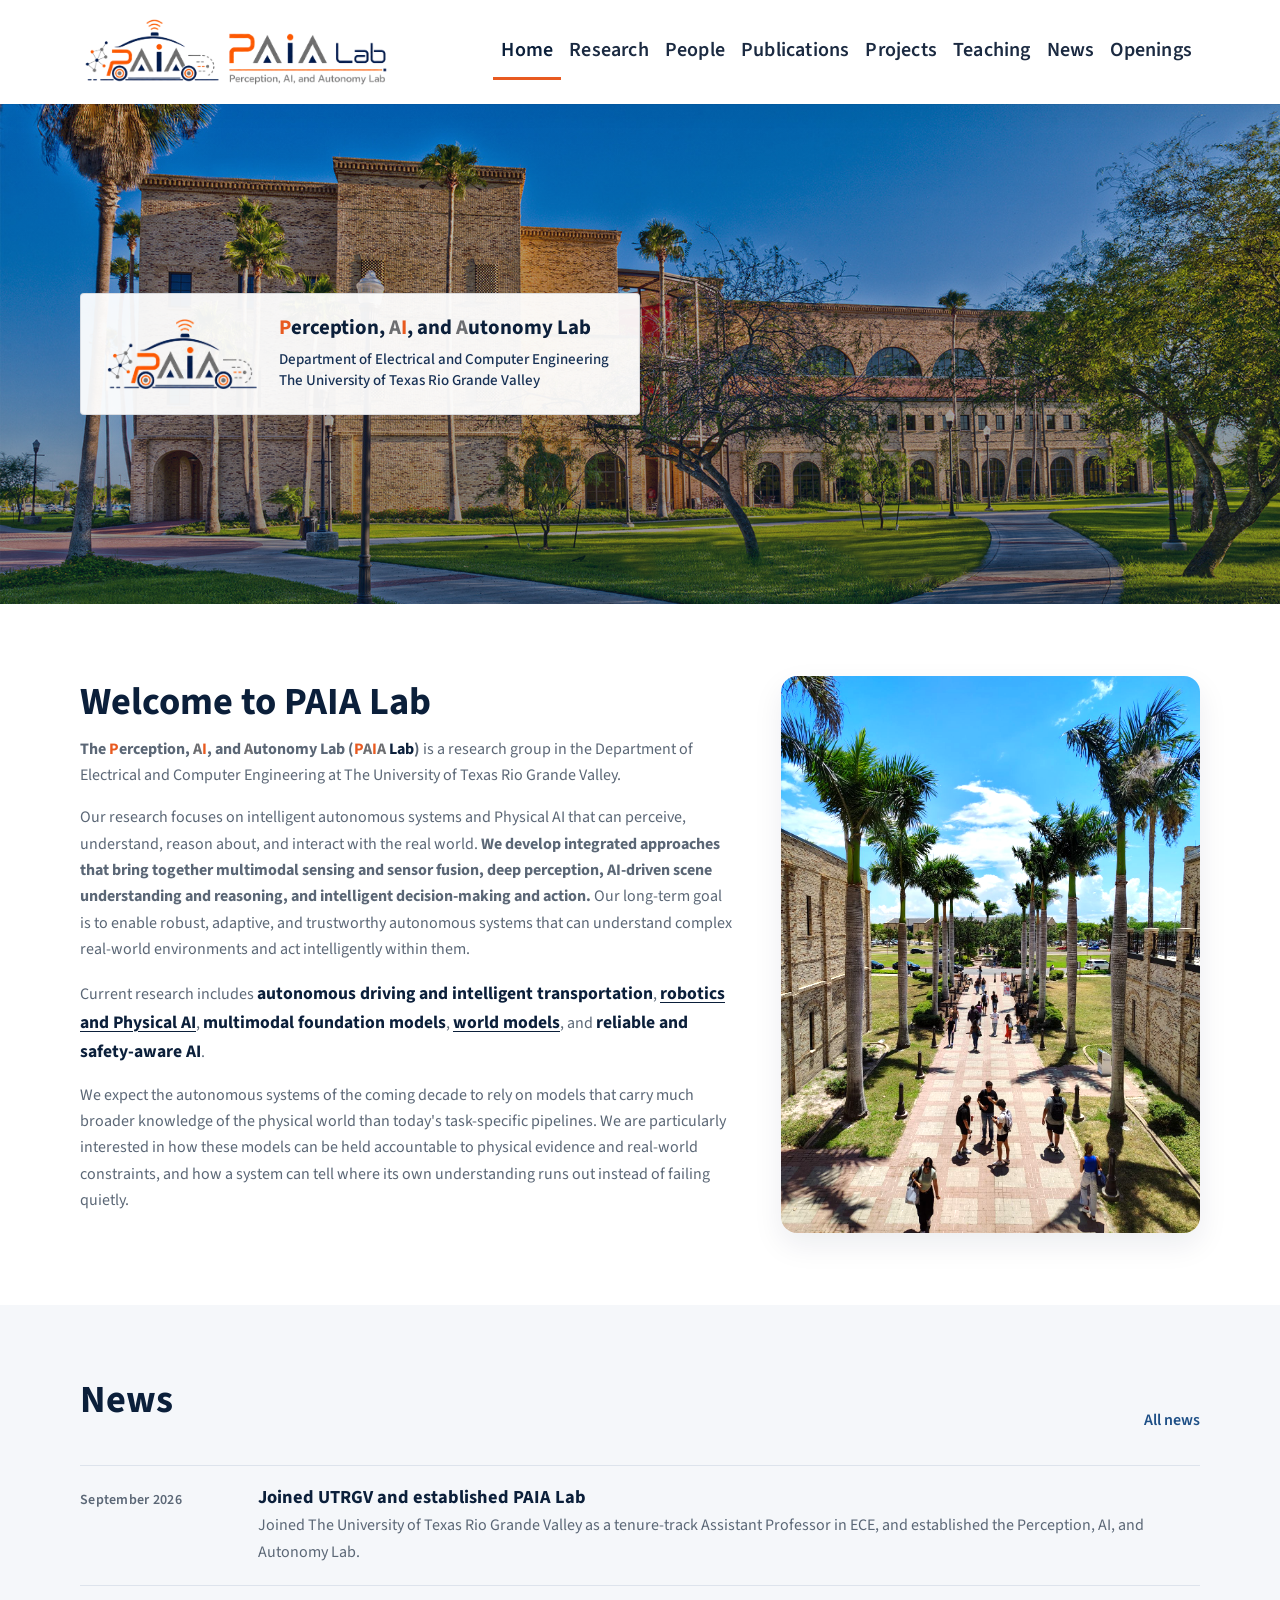
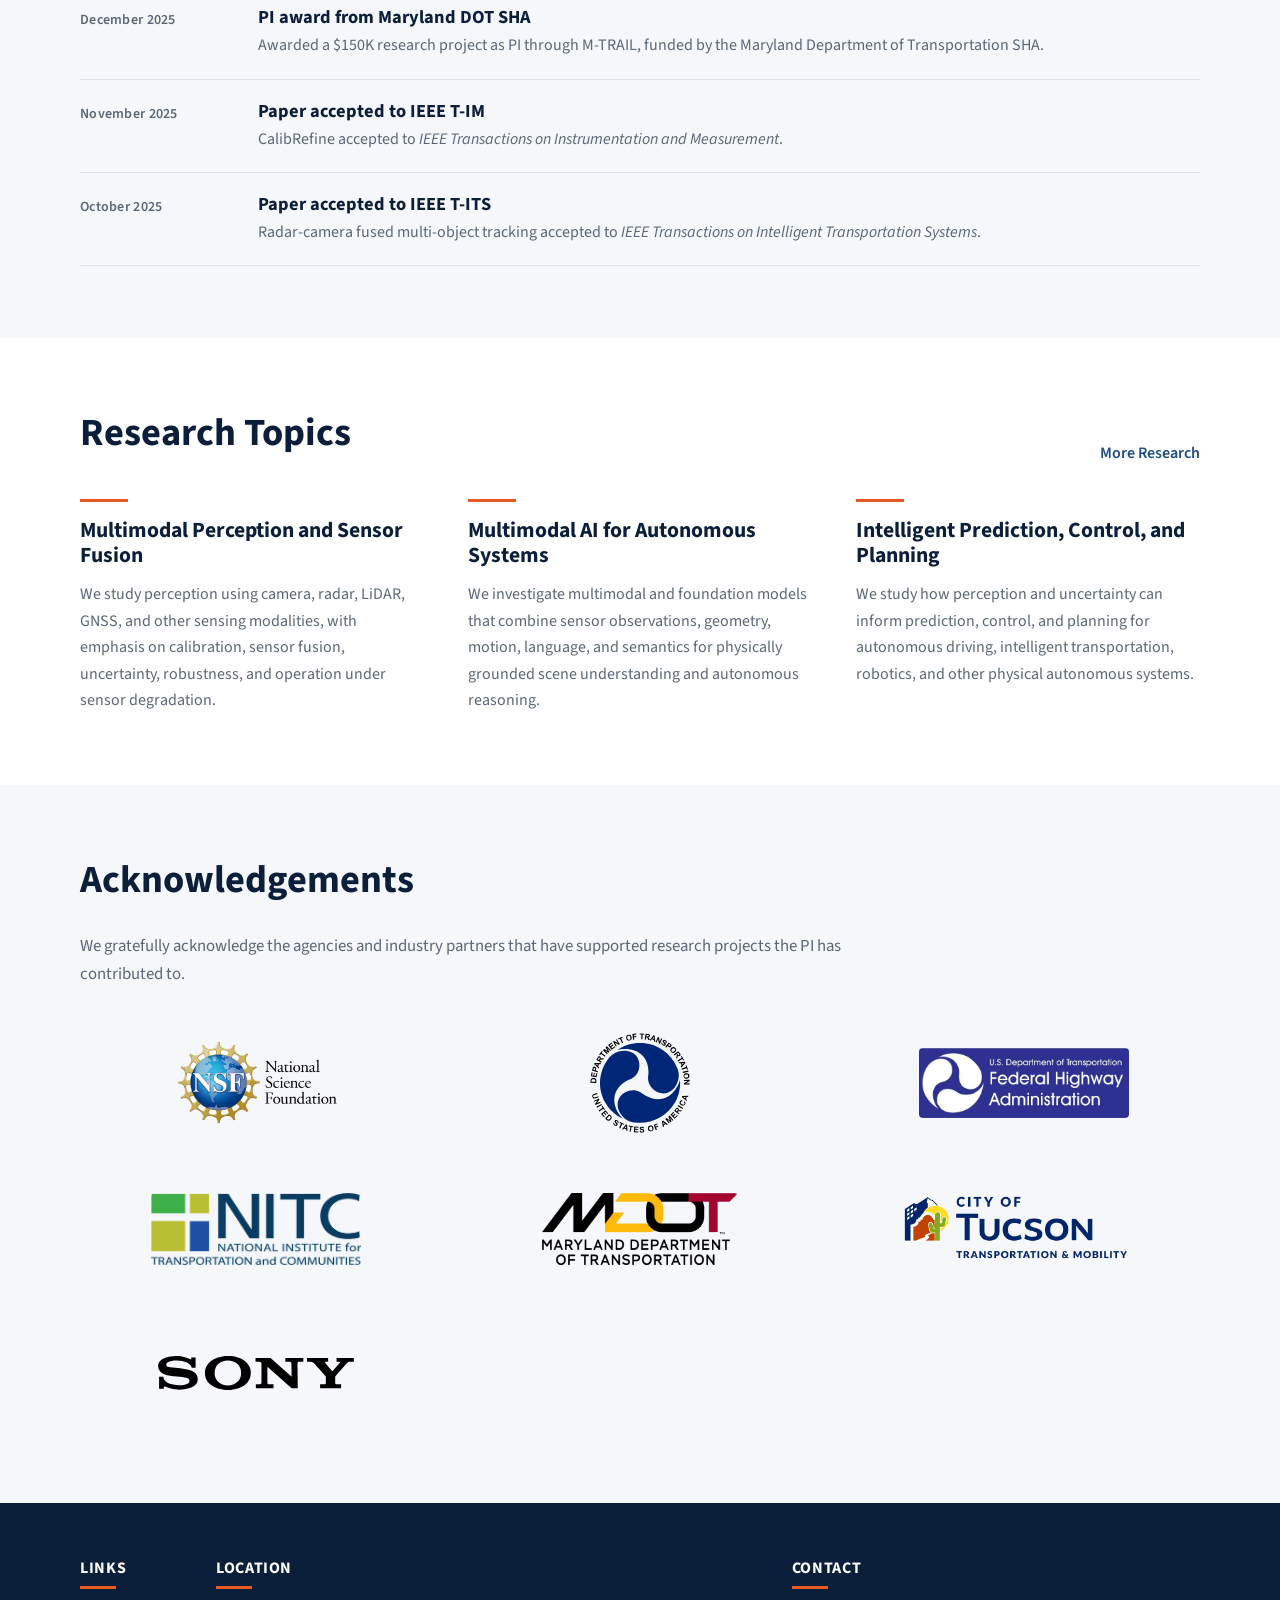
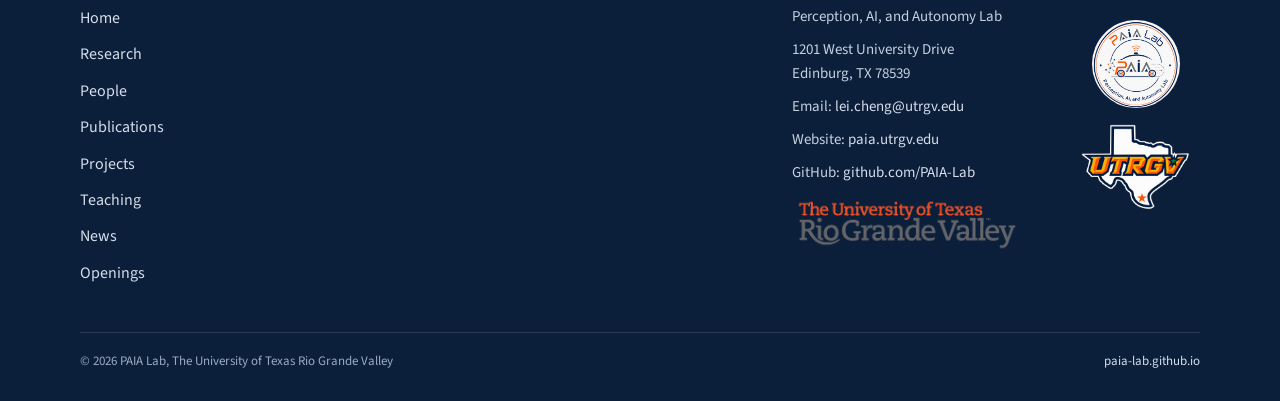
==== commit 8681cea8: "Rewrite the homepage Welcome copy Refresh the four-paragraph introduction around Physical AI and the" ====
--- a/index.html
+++ b/index.html
@@ -32,9 +32,10 @@
         <div class="wrap welcome-grid">
             <div class="welcome-copy">
                 <h2 class="section-title">Welcome to PAIA Lab</h2>
-                <p><strong class="lab-fullname">The <span class="acronym-p">P</span>erception, <span class="acronym-a">A</span><span class="acronym-i">I</span>, and <span class="acronym-a">A</span>utonomy Lab (<span class="acronym-p">P</span><span class="acronym-a">A</span><span class="acronym-i">I</span><span class="acronym-a">A</span> <span class="acronym-lab">Lab</span>)</strong> is a research group in the Department of Electrical and Computer Engineering at The University of Texas Rio Grande Valley. Our work focuses on perception, artificial intelligence, and autonomy for systems that must operate reliably in complex and uncertain real-world environments.</p>
-                <p>We study the full perception–understanding–decision loop, from multimodal sensing and sensor fusion to scene understanding, prediction, control, and planning. Current research includes <strong class="research-topic">autonomous driving and intelligent transportation</strong>, <strong class="research-topic">robotics and physical AI</strong>, <strong class="research-topic">multimodal foundation models</strong>, <strong class="research-topic">world models</strong>, and <strong class="research-topic">reliable and safety-aware AI</strong>.</p>
-                <p>We expect the autonomous systems of the coming decade to rest on models that carry far broader knowledge of the physical world than today's task-specific pipelines do. Our interest is in how such models can be held accountable to physical evidence, so that geometry and measurement uncertainty shape what a model is allowed to conclude, and so that a system can tell where its own understanding runs out instead of failing quietly.</p>
+                <p><strong class="lab-name">The <span class="acronym-p">P</span>erception, <span class="acronym-a">A</span><span class="acronym-i">I</span>, and <span class="acronym-a">A</span>utonomy Lab (<span class="acronym-p">P</span><span class="acronym-a">A</span><span class="acronym-i">I</span><span class="acronym-a">A</span> <span class="acronym-lab">Lab</span>)</strong> is a research group in the Department of Electrical and Computer Engineering at The University of Texas Rio Grande Valley.</p>
+                <p>Our research focuses on intelligent autonomous systems and Physical AI that can perceive, understand, reason about, and interact with the real world. <strong>We develop integrated approaches that bring together multimodal sensing and sensor fusion, deep perception, AI-driven scene understanding and reasoning, and intelligent decision-making and action.</strong> Our long-term goal is to enable robust, adaptive, and trustworthy autonomous systems that can understand complex real-world environments and act intelligently within them.</p>
+                <p>Current research includes <strong class="research-topic">autonomous driving and intelligent transportation</strong>, <strong class="research-topic">robotics and Physical AI</strong>, <strong class="research-topic">multimodal foundation models</strong>, <strong class="research-topic">world models</strong>, and <strong class="research-topic">reliable and safety-aware AI</strong>.</p>
+                <p>We expect the autonomous systems of the coming decade to rely on models that carry much broader knowledge of the physical world than today's task-specific pipelines. We are particularly interested in how these models can be held accountable to physical evidence and real-world constraints, and how a system can tell where its own understanding runs out instead of failing quietly.</p>
             </div>
             <div class="welcome-photo">
                 <img src="images/campus/utrgv-palms.jpg" alt="UTRGV Brownsville campus walkway">
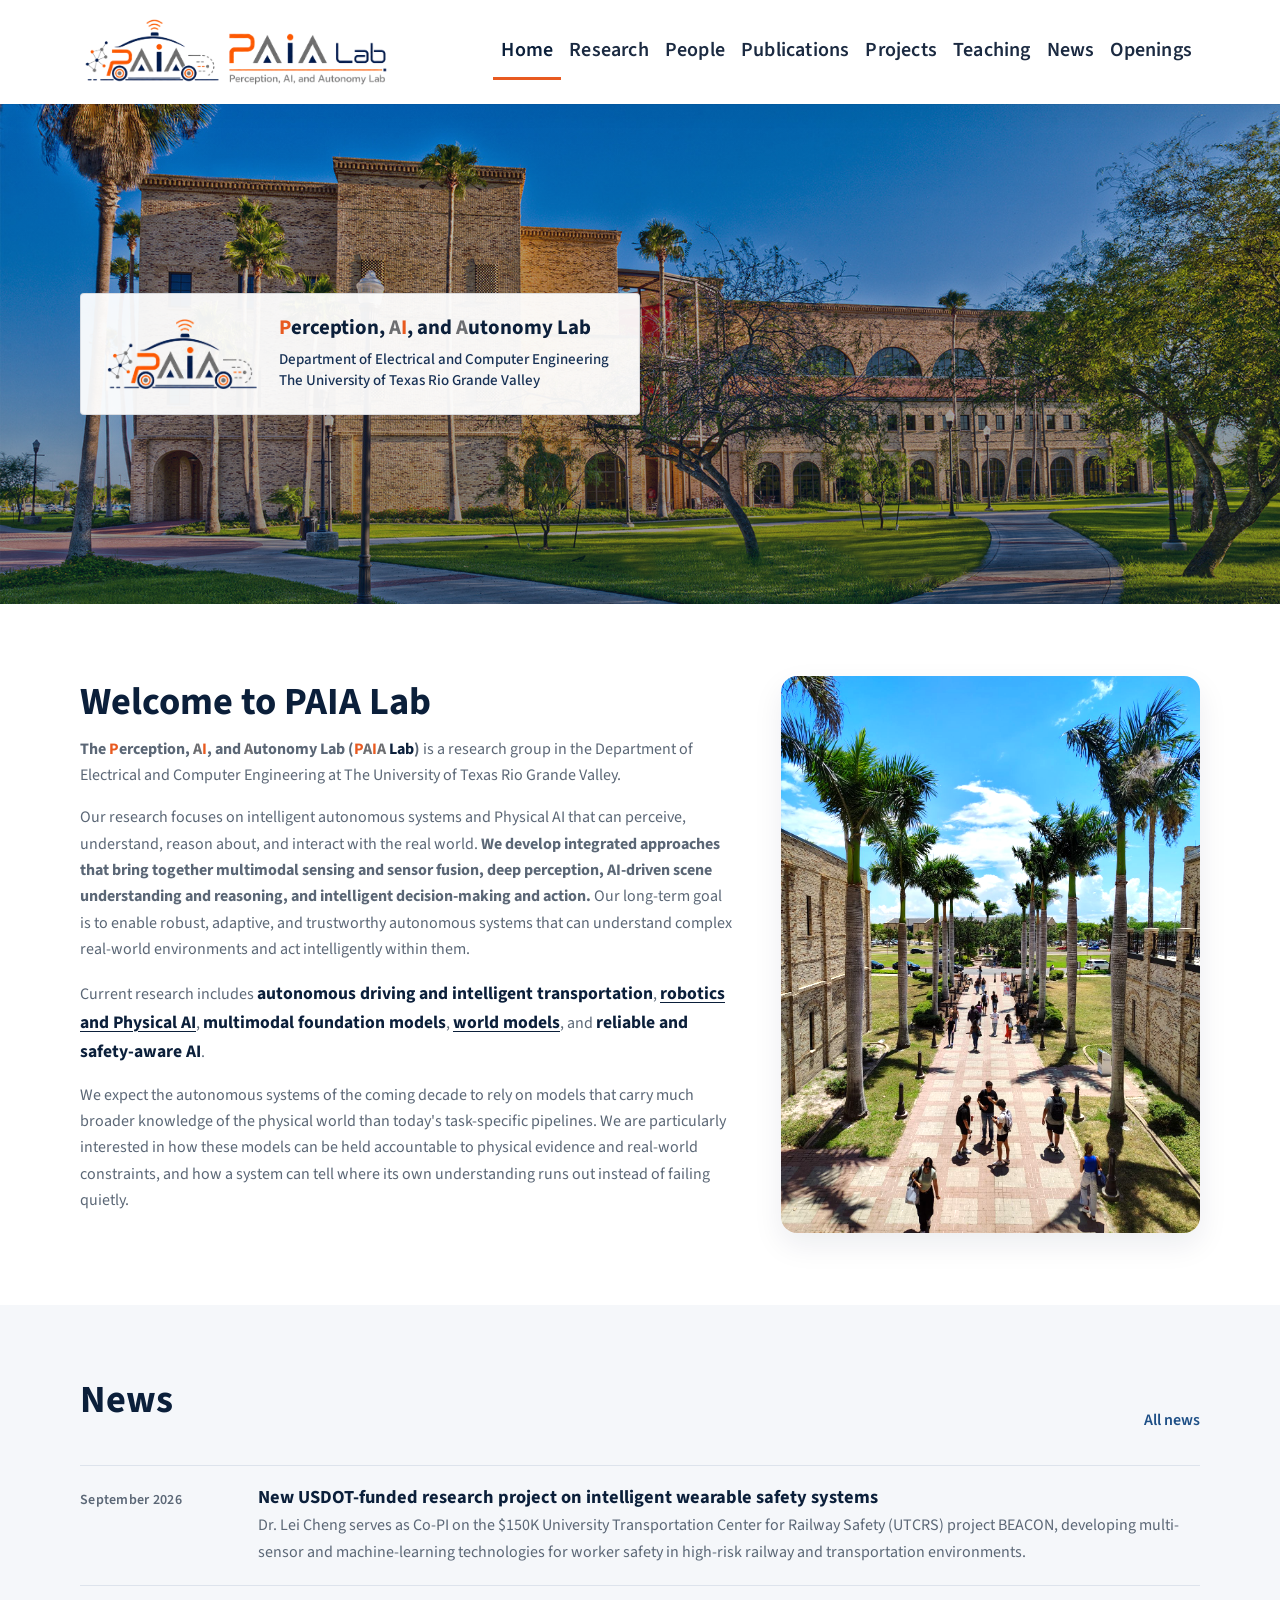
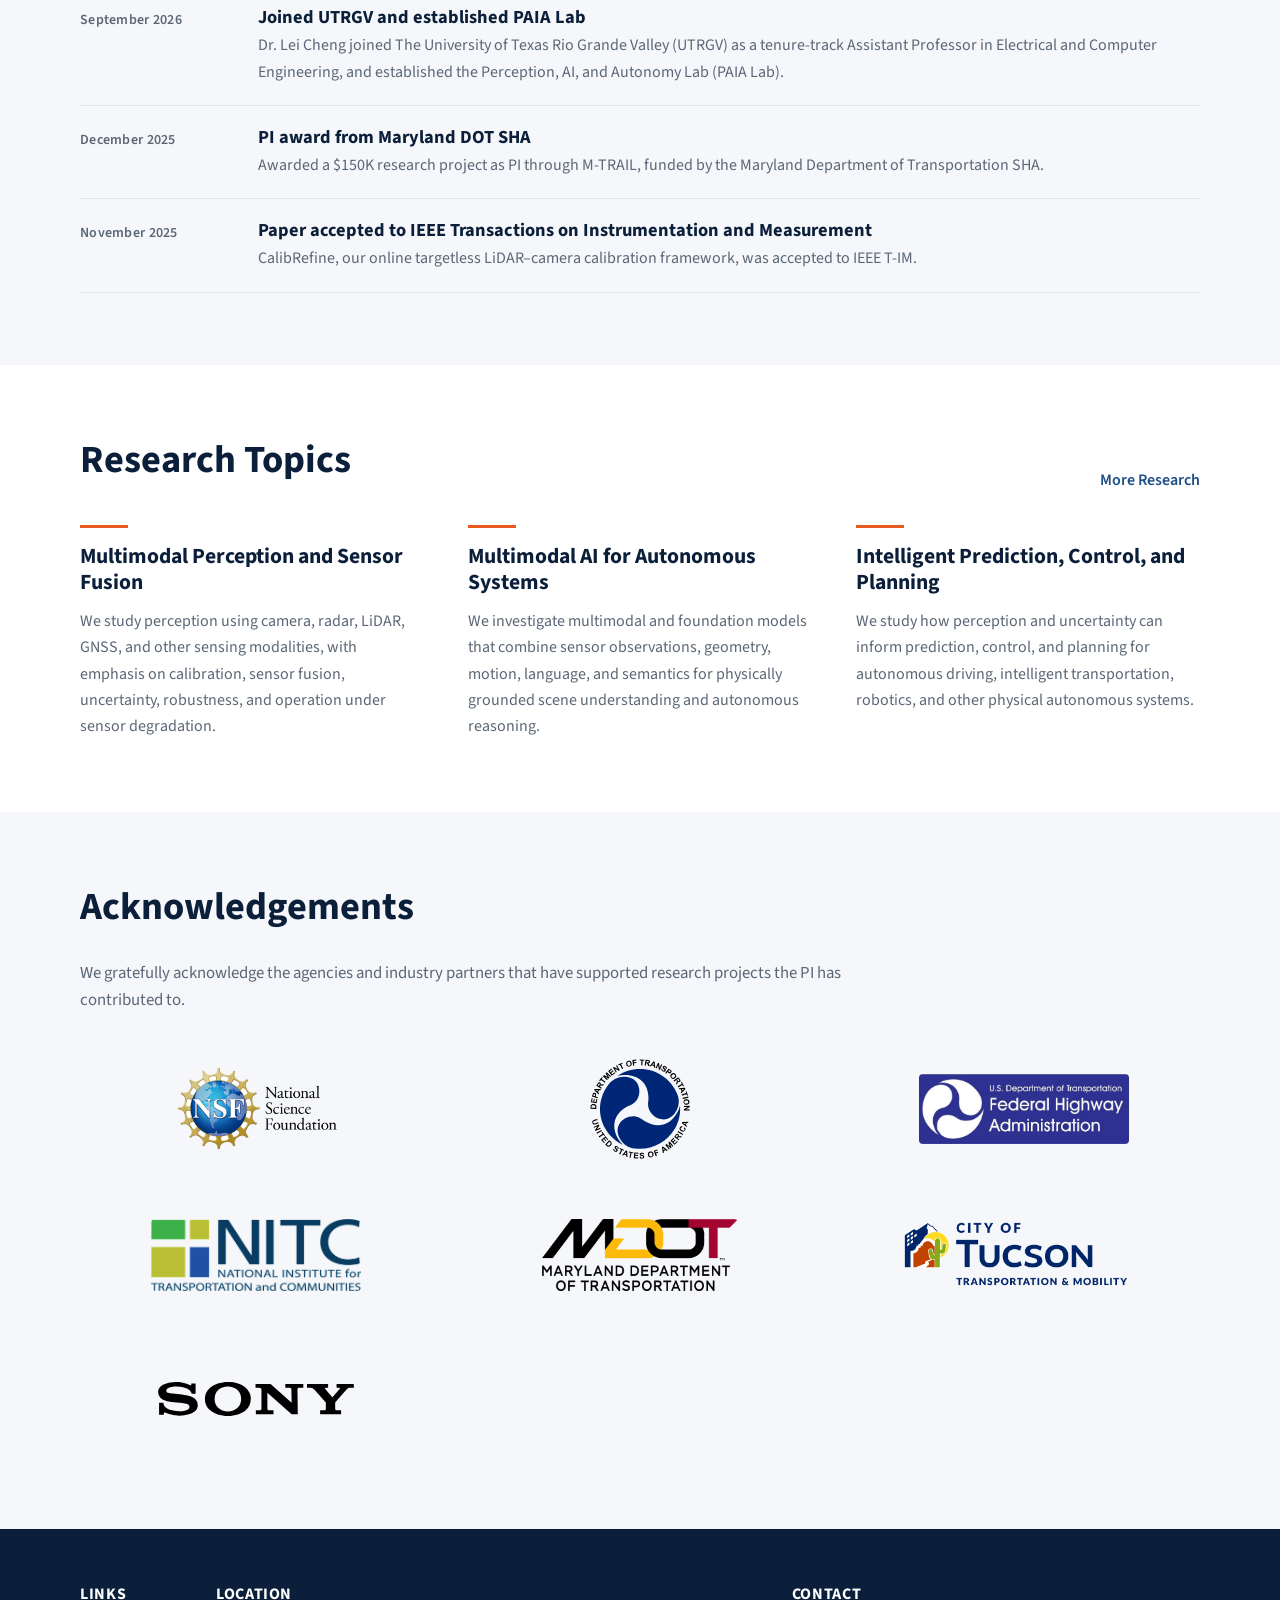
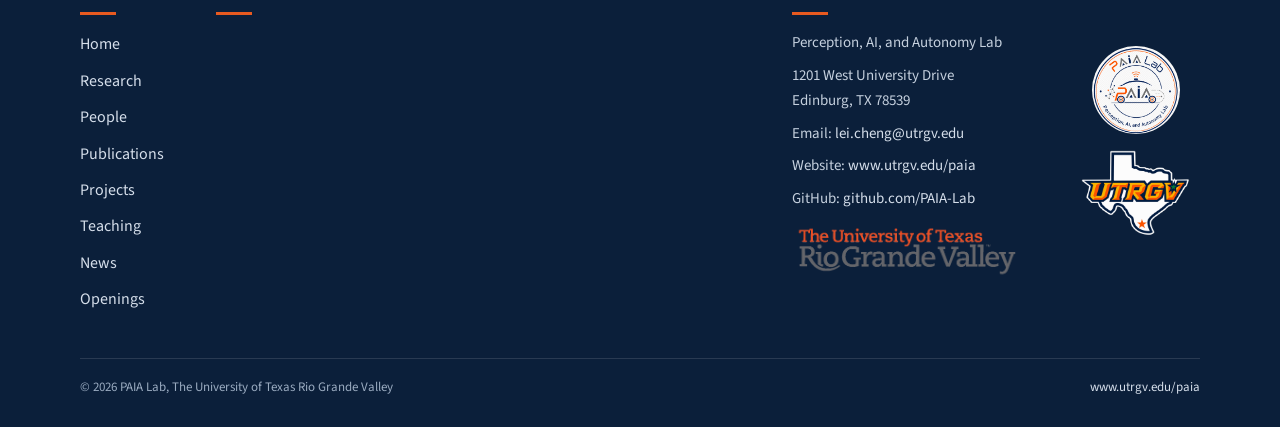
==== commit 8313a1ca: "Add TRB 2027 paper and BEACON news List the UAS work-zone paper at the top of conference publication" ====
--- a/index.html
+++ b/index.html
@@ -52,8 +52,13 @@
             <div class="news-list">
                 <article class="news-item">
                     <time datetime="2026-09">September 2026</time>
+                    <h3>New USDOT-funded research project on intelligent wearable safety systems</h3>
+                    <p>Dr. Lei Cheng serves as Co-PI on the $150K University Transportation Center for Railway Safety (UTCRS) project BEACON, developing multi-sensor and machine-learning technologies for worker safety in high-risk railway and transportation environments.</p>
+                </article>
+                <article class="news-item">
+                    <time datetime="2026-09">September 2026</time>
                     <h3>Joined UTRGV and established PAIA Lab</h3>
-                    <p>Joined The University of Texas Rio Grande Valley as a tenure-track Assistant Professor in ECE, and established the Perception, AI, and Autonomy Lab.</p>
+                    <p>Dr. Lei Cheng joined The University of Texas Rio Grande Valley (UTRGV) as a tenure-track Assistant Professor in Electrical and Computer Engineering, and established the Perception, AI, and Autonomy Lab (PAIA Lab).</p>
                 </article>
                 <article class="news-item">
                     <time datetime="2025-12">December 2025</time>
@@ -62,13 +67,8 @@
                 </article>
                 <article class="news-item">
                     <time datetime="2025-11">November 2025</time>
-                    <h3>Paper accepted to IEEE T-IM</h3>
-                    <p>CalibRefine accepted to <em>IEEE Transactions on Instrumentation and Measurement</em>.</p>
-                </article>
-                <article class="news-item">
-                    <time datetime="2025-10">October 2025</time>
-                    <h3>Paper accepted to IEEE T-ITS</h3>
-                    <p>Radar-camera fused multi-object tracking accepted to <em>IEEE Transactions on Intelligent Transportation Systems</em>.</p>
+                    <h3>Paper accepted to IEEE Transactions on Instrumentation and Measurement</h3>
+                    <p>CalibRefine, our online targetless LiDAR–camera calibration framework, was accepted to IEEE T-IM.</p>
                 </article>
           </div>
         </div>
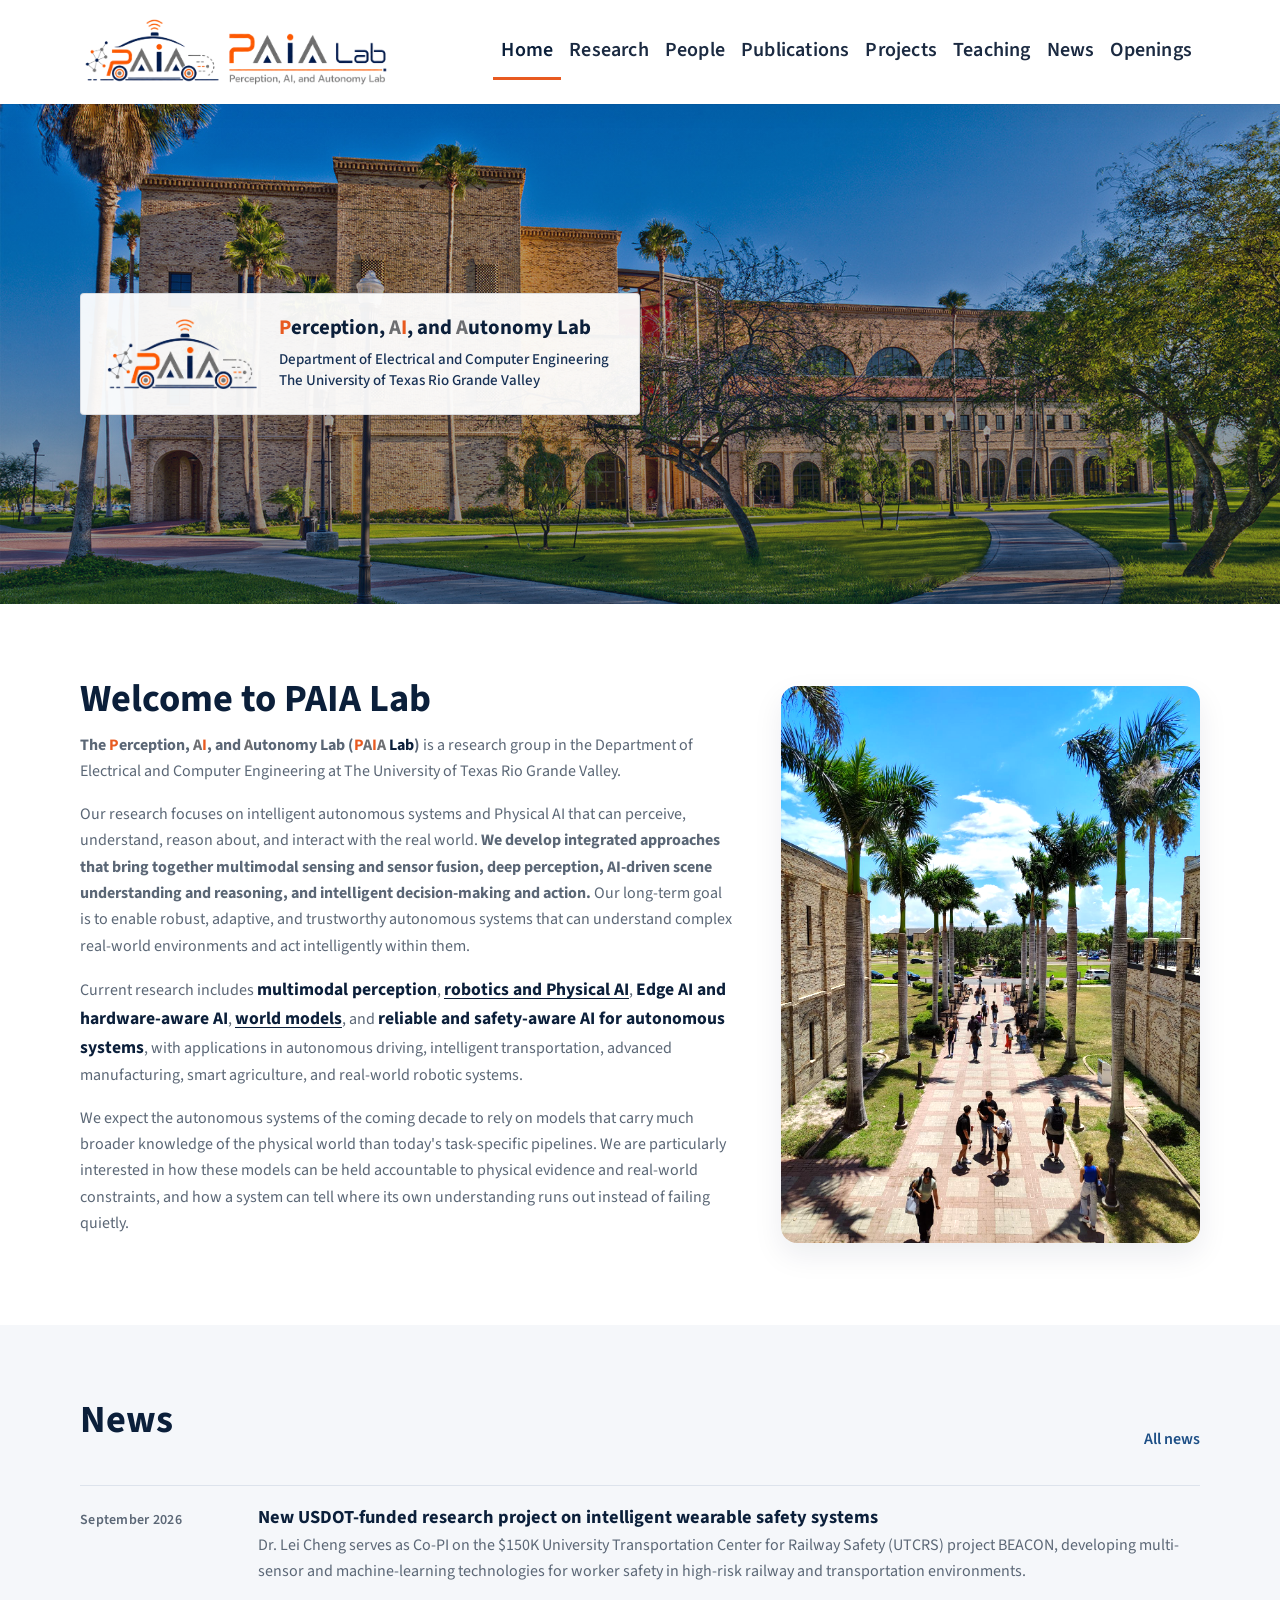
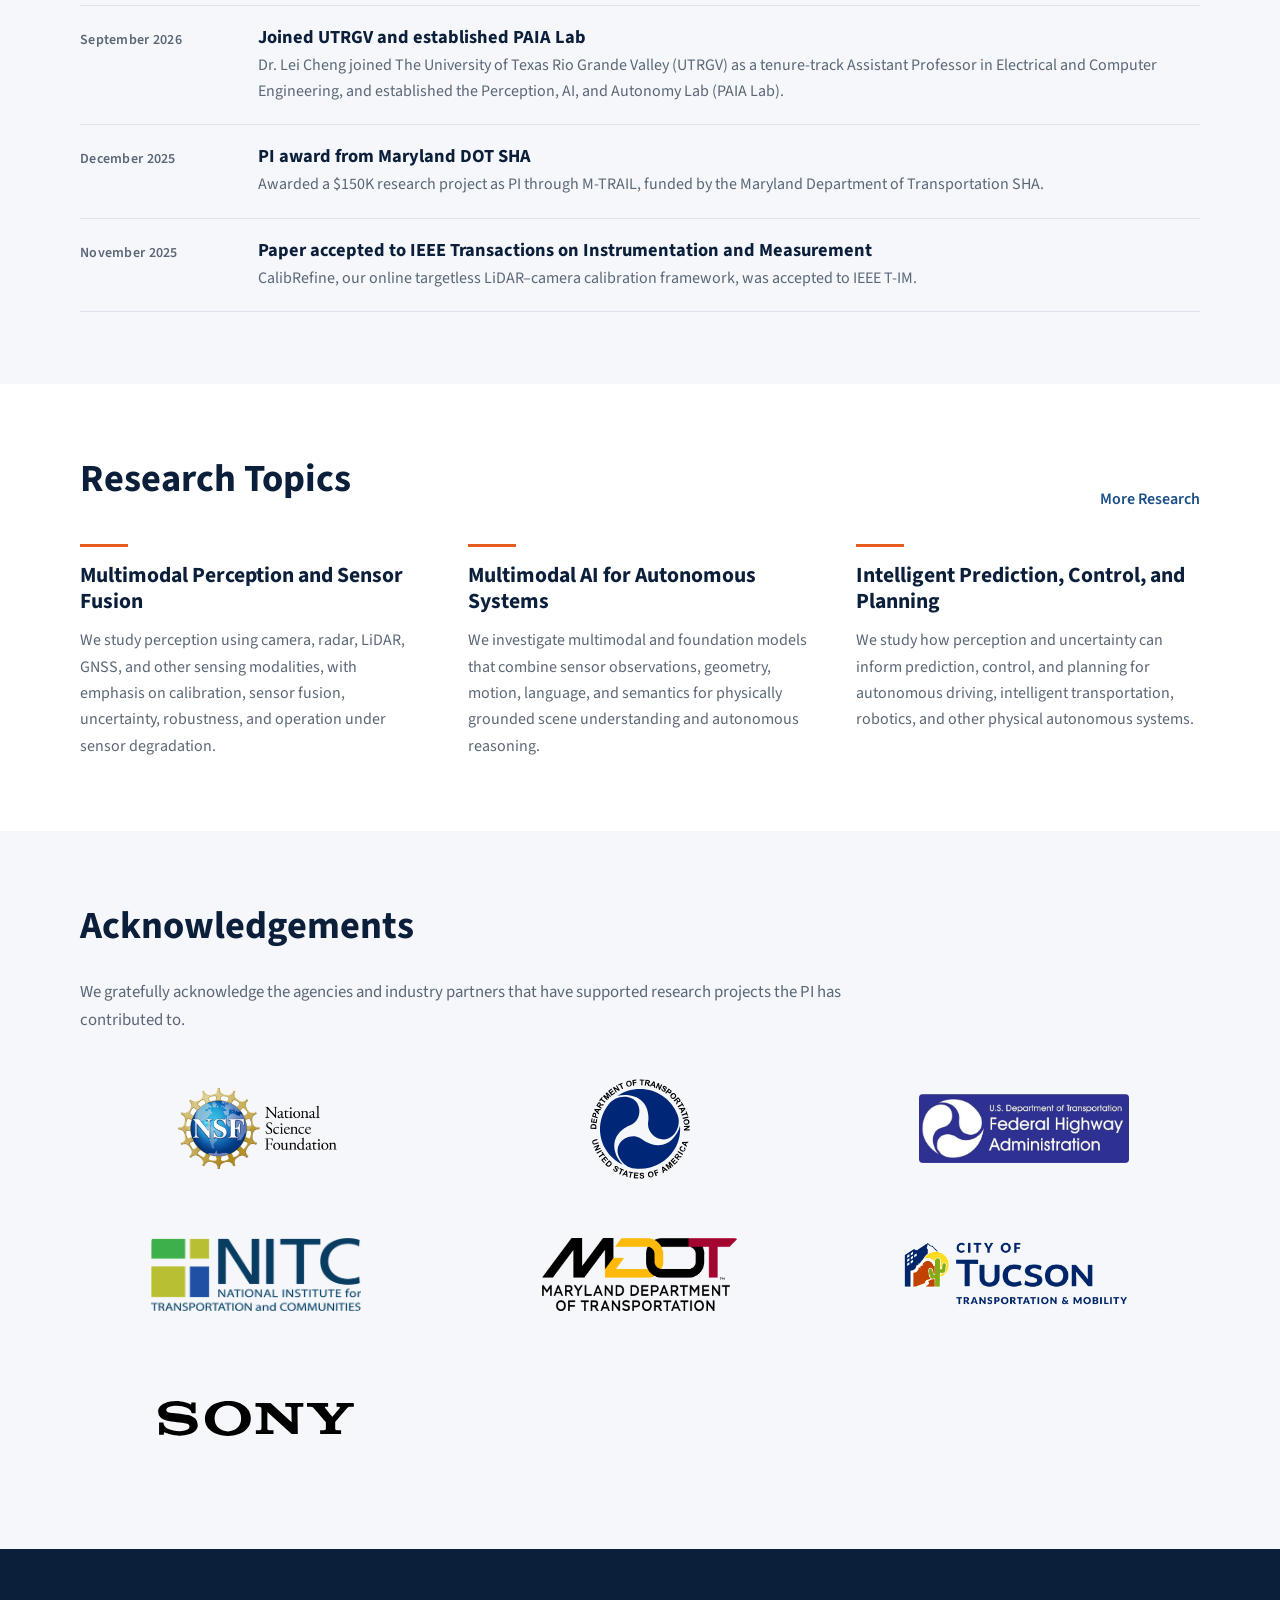
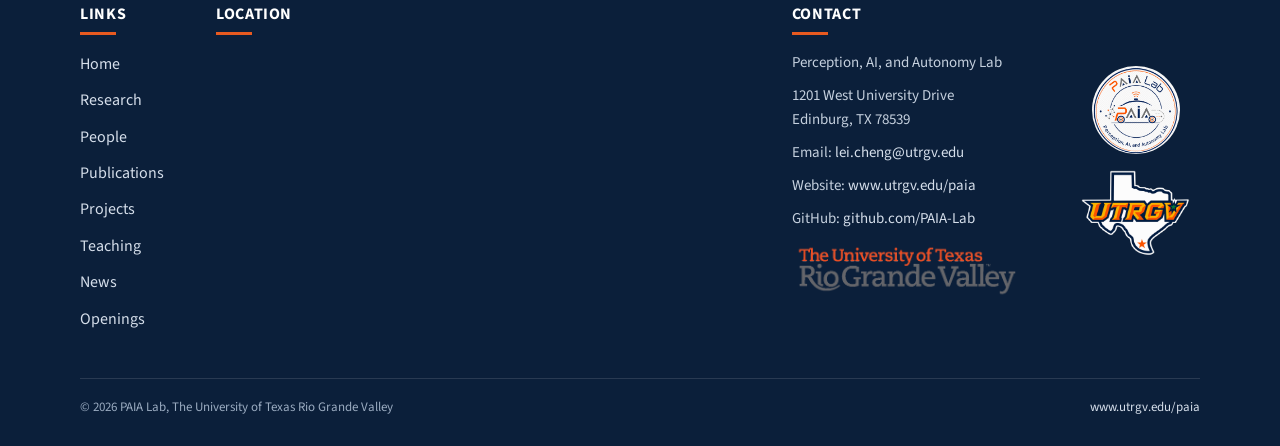
==== commit 8192428e: "Update research directions and PI affiliations Replace autonomous-driving topic wording with Edge AI" ====
--- a/index.html
+++ b/index.html
@@ -34,7 +34,7 @@
                 <h2 class="section-title">Welcome to PAIA Lab</h2>
                 <p><strong class="lab-name">The <span class="acronym-p">P</span>erception, <span class="acronym-a">A</span><span class="acronym-i">I</span>, and <span class="acronym-a">A</span>utonomy Lab (<span class="acronym-p">P</span><span class="acronym-a">A</span><span class="acronym-i">I</span><span class="acronym-a">A</span> <span class="acronym-lab">Lab</span>)</strong> is a research group in the Department of Electrical and Computer Engineering at The University of Texas Rio Grande Valley.</p>
                 <p>Our research focuses on intelligent autonomous systems and Physical AI that can perceive, understand, reason about, and interact with the real world. <strong>We develop integrated approaches that bring together multimodal sensing and sensor fusion, deep perception, AI-driven scene understanding and reasoning, and intelligent decision-making and action.</strong> Our long-term goal is to enable robust, adaptive, and trustworthy autonomous systems that can understand complex real-world environments and act intelligently within them.</p>
-                <p>Current research includes <strong class="research-topic">autonomous driving and intelligent transportation</strong>, <strong class="research-topic">robotics and Physical AI</strong>, <strong class="research-topic">multimodal foundation models</strong>, <strong class="research-topic">world models</strong>, and <strong class="research-topic">reliable and safety-aware AI</strong>.</p>
+                <p>Current research includes <strong class="research-topic">multimodal perception</strong>, <strong class="research-topic">robotics and Physical AI</strong>, <strong class="research-topic">Edge AI and hardware-aware AI</strong>, <strong class="research-topic">world models</strong>, and <strong class="research-topic">reliable and safety-aware AI for autonomous systems</strong>, with applications in autonomous driving, intelligent transportation, advanced manufacturing, smart agriculture, and real-world robotic systems.</p>
                 <p>We expect the autonomous systems of the coming decade to rely on models that carry much broader knowledge of the physical world than today's task-specific pipelines. We are particularly interested in how these models can be held accountable to physical evidence and real-world constraints, and how a system can tell where its own understanding runs out instead of failing quietly.</p>
             </div>
             <div class="welcome-photo">
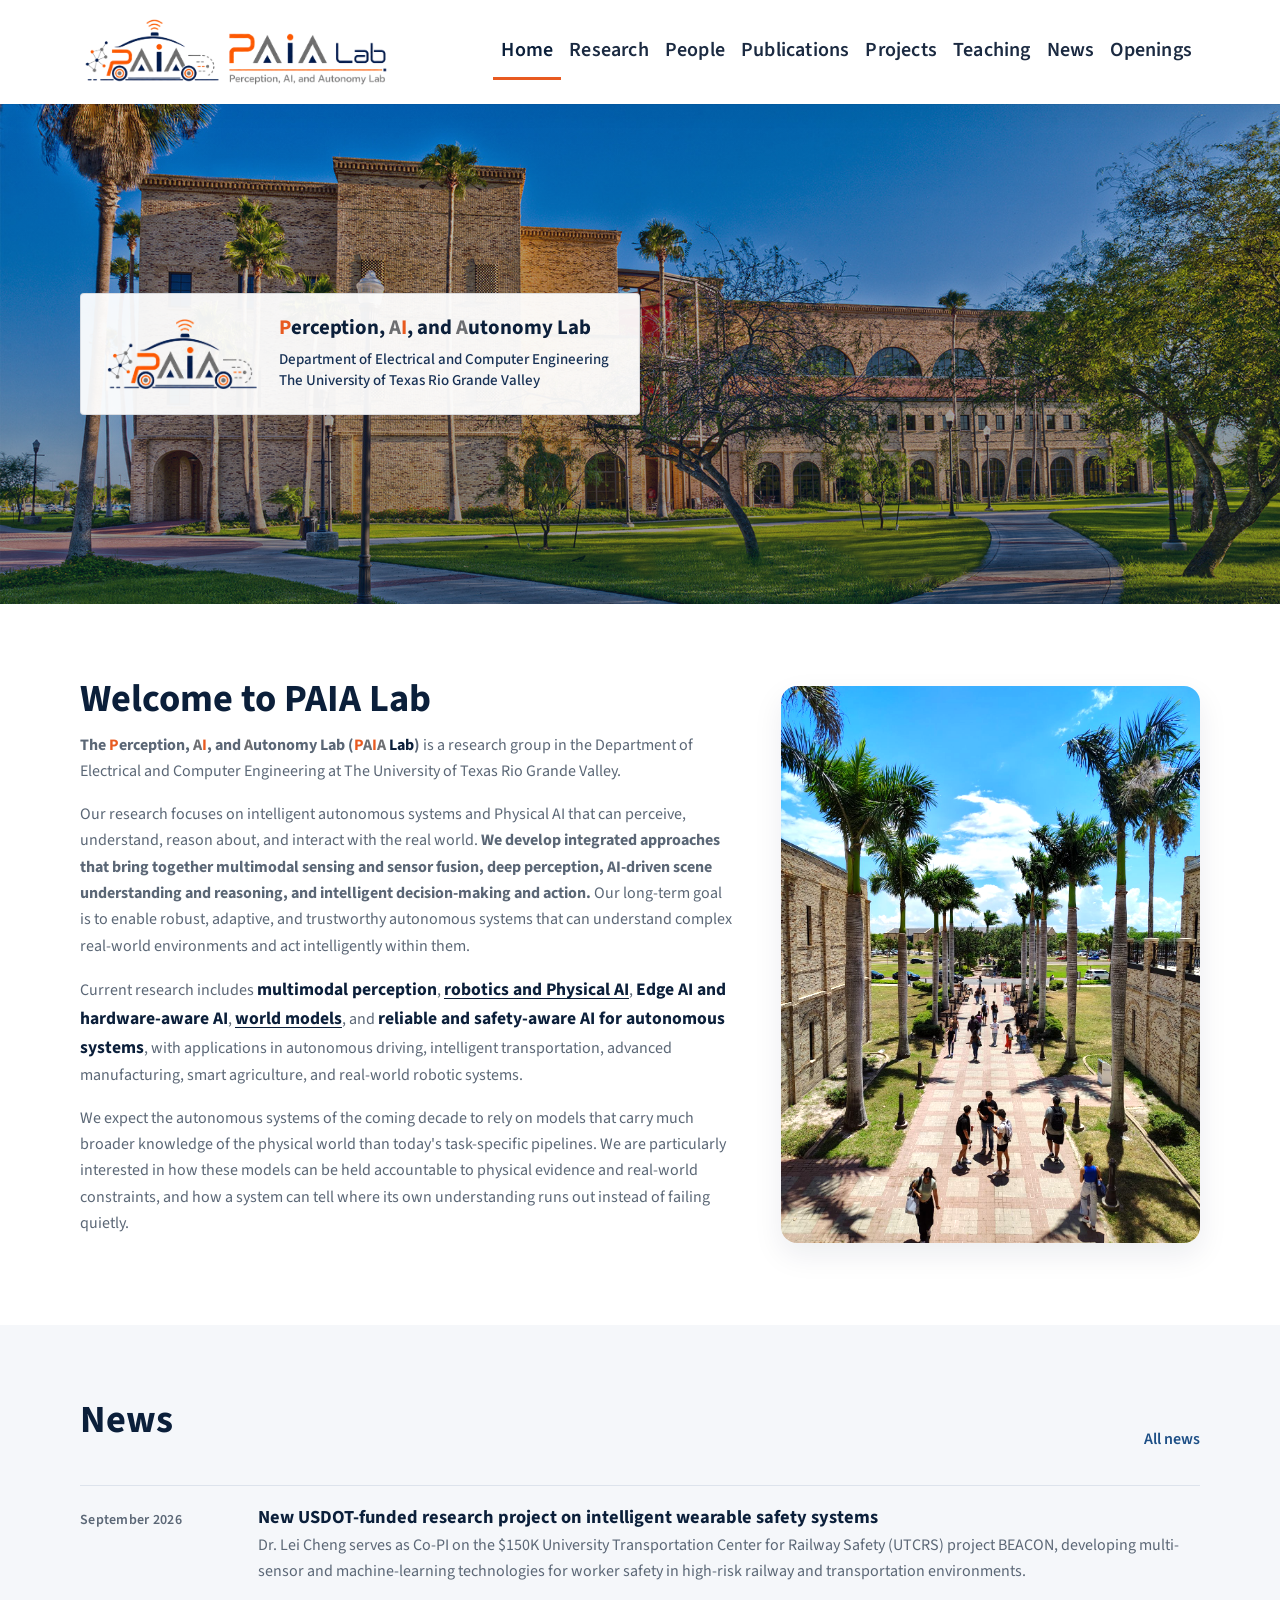
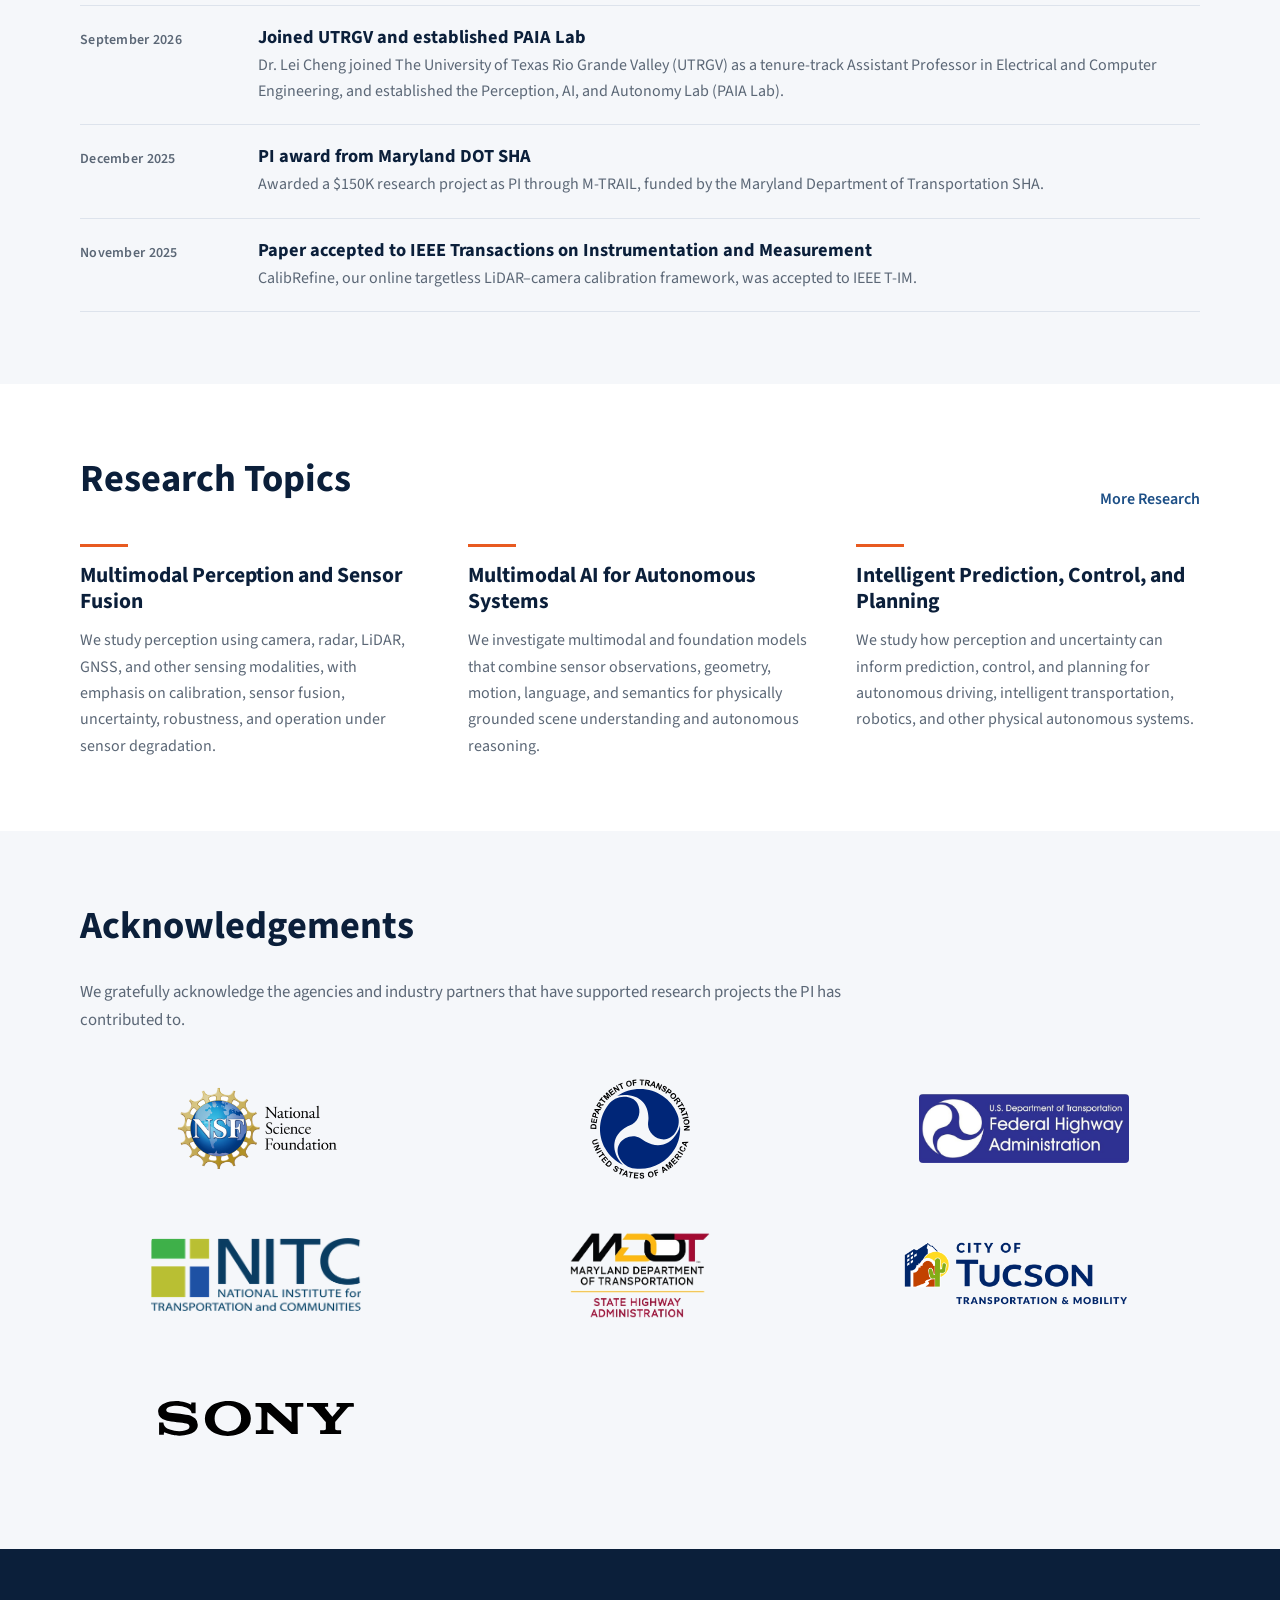
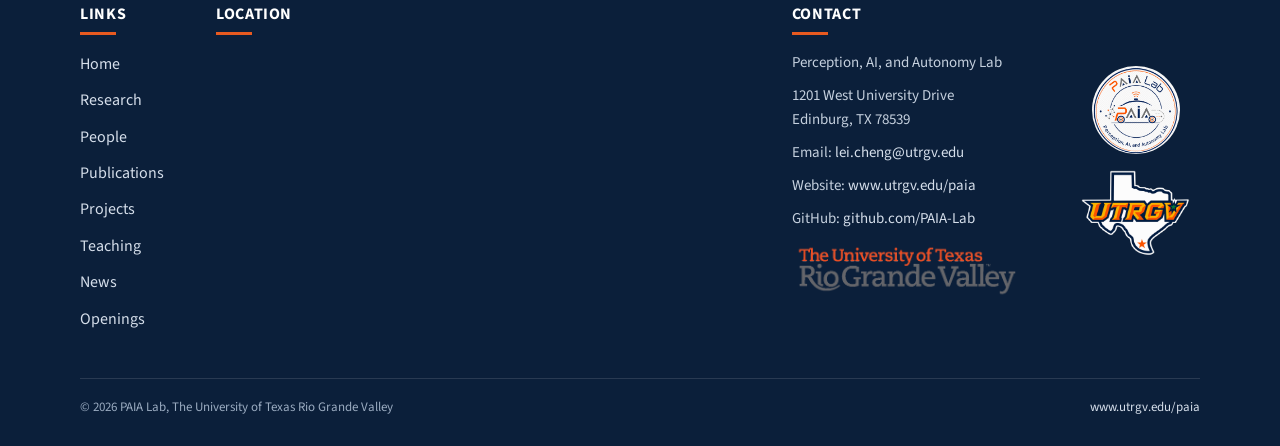
==== commit 64ba8157: "Swap the Acknowledgements MDOT mark for MDOT SHA Use the State Highway Administration lockup with a " ====
--- a/index.html
+++ b/index.html
@@ -108,7 +108,7 @@
                 <div class="ack-logo is-tall"><img src="images/funding/usdot.svg" alt="U.S. Department of Transportation"></div>
                 <div class="ack-logo"><img src="images/funding/fhwa.jpg" alt="Federal Highway Administration"></div>
                 <div class="ack-logo"><img src="images/funding/nitc.png" alt="National Institute for Transportation and Communities"></div>
-                <div class="ack-logo is-wide"><img src="images/funding/mdot.png" alt="Maryland Department of Transportation"></div>
+                <div class="ack-logo is-wide"><img src="images/funding/mdot-sha.png" alt="Maryland Department of Transportation State Highway Administration"></div>
                 <div class="ack-logo is-slim"><img src="images/funding/tucson-dot-wide.png" alt="City of Tucson Department of Transportation and Mobility"></div>
                 <div class="ack-logo is-wide"><img src="images/funding/sony.svg" alt="Sony"></div>
             </div>
